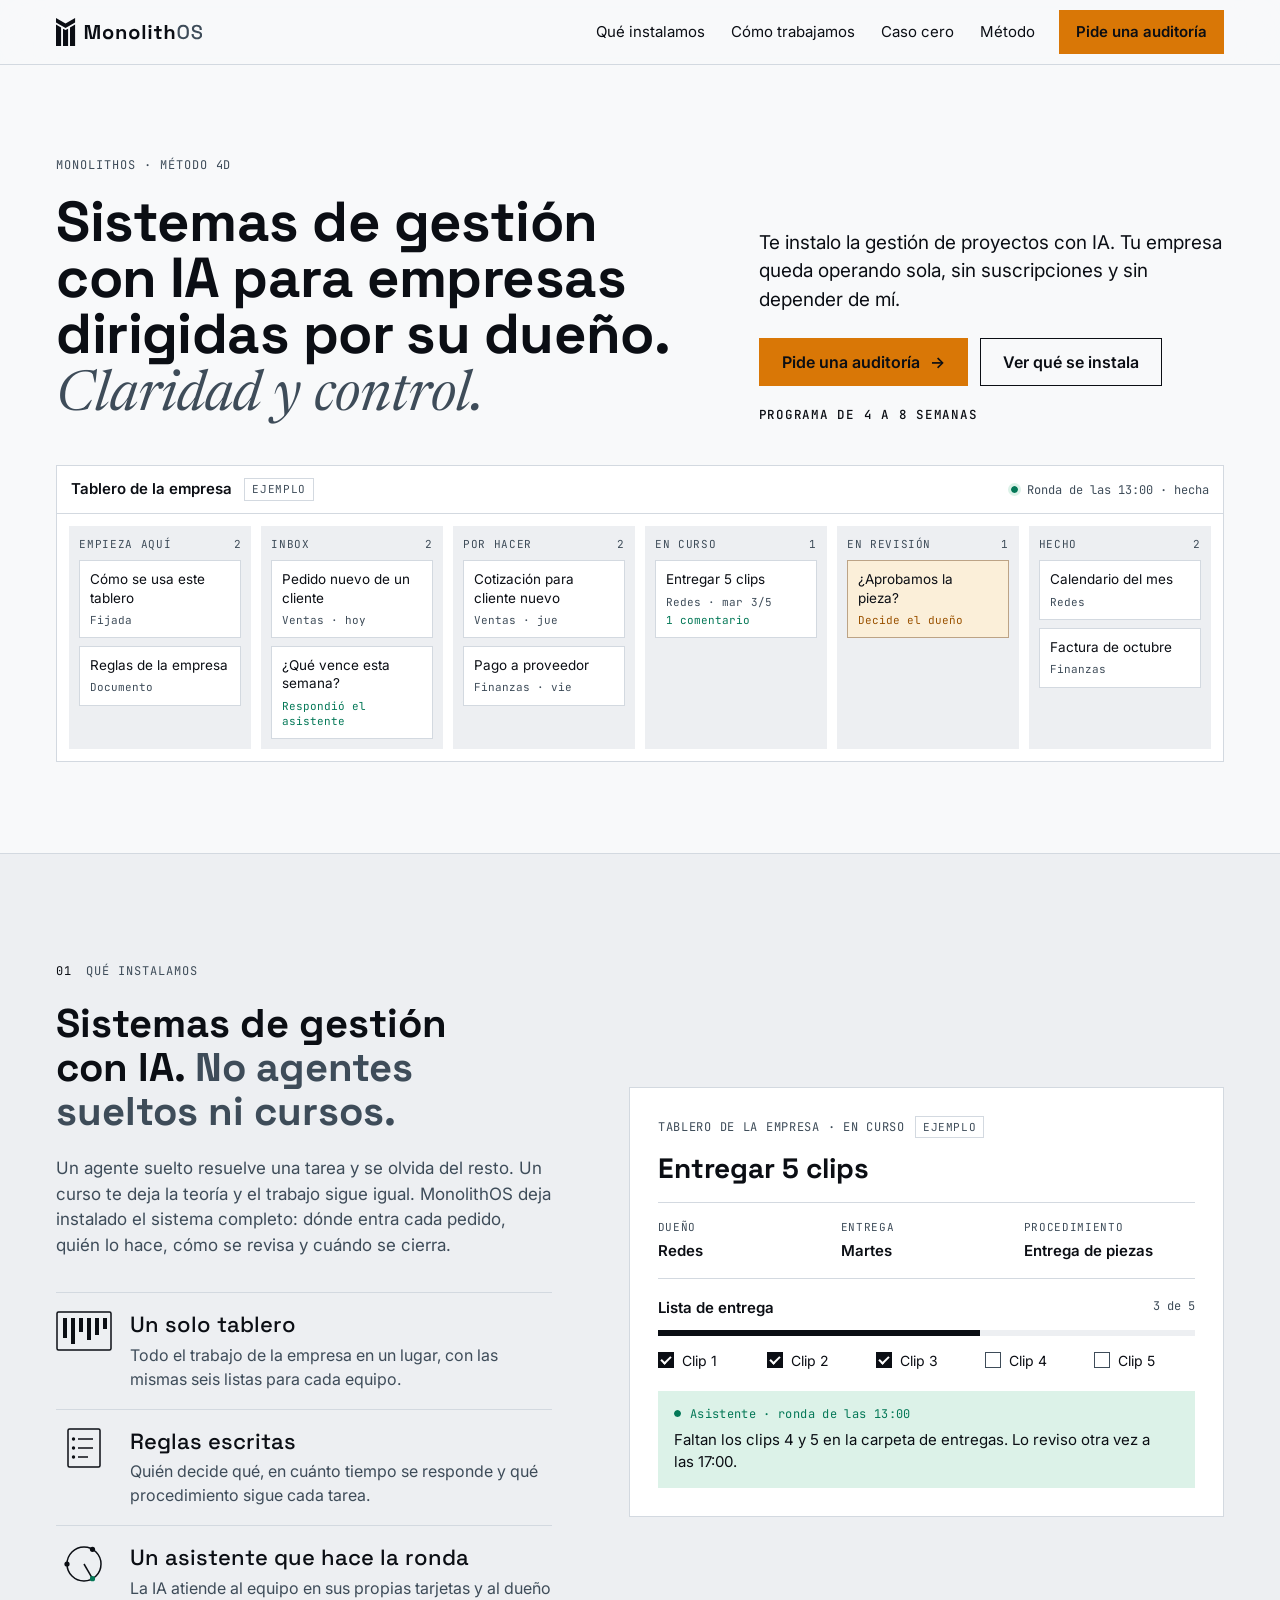
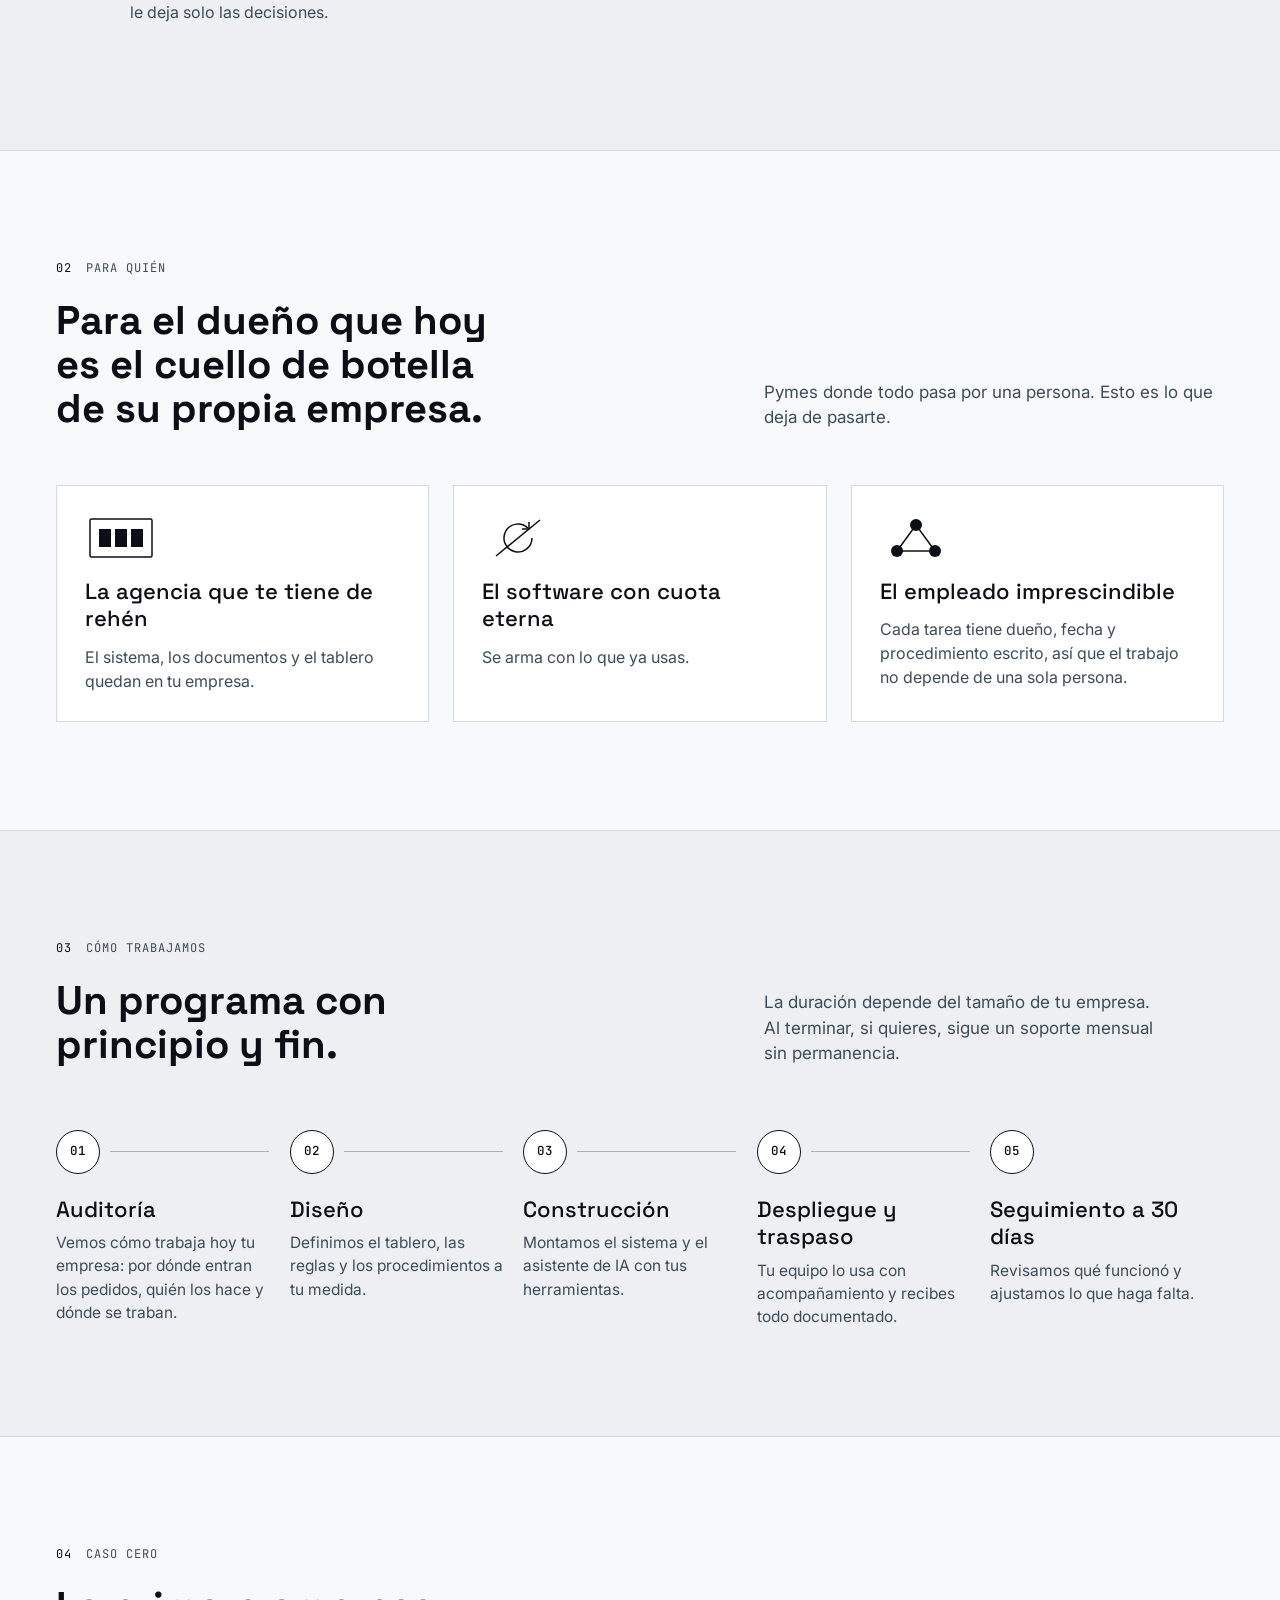
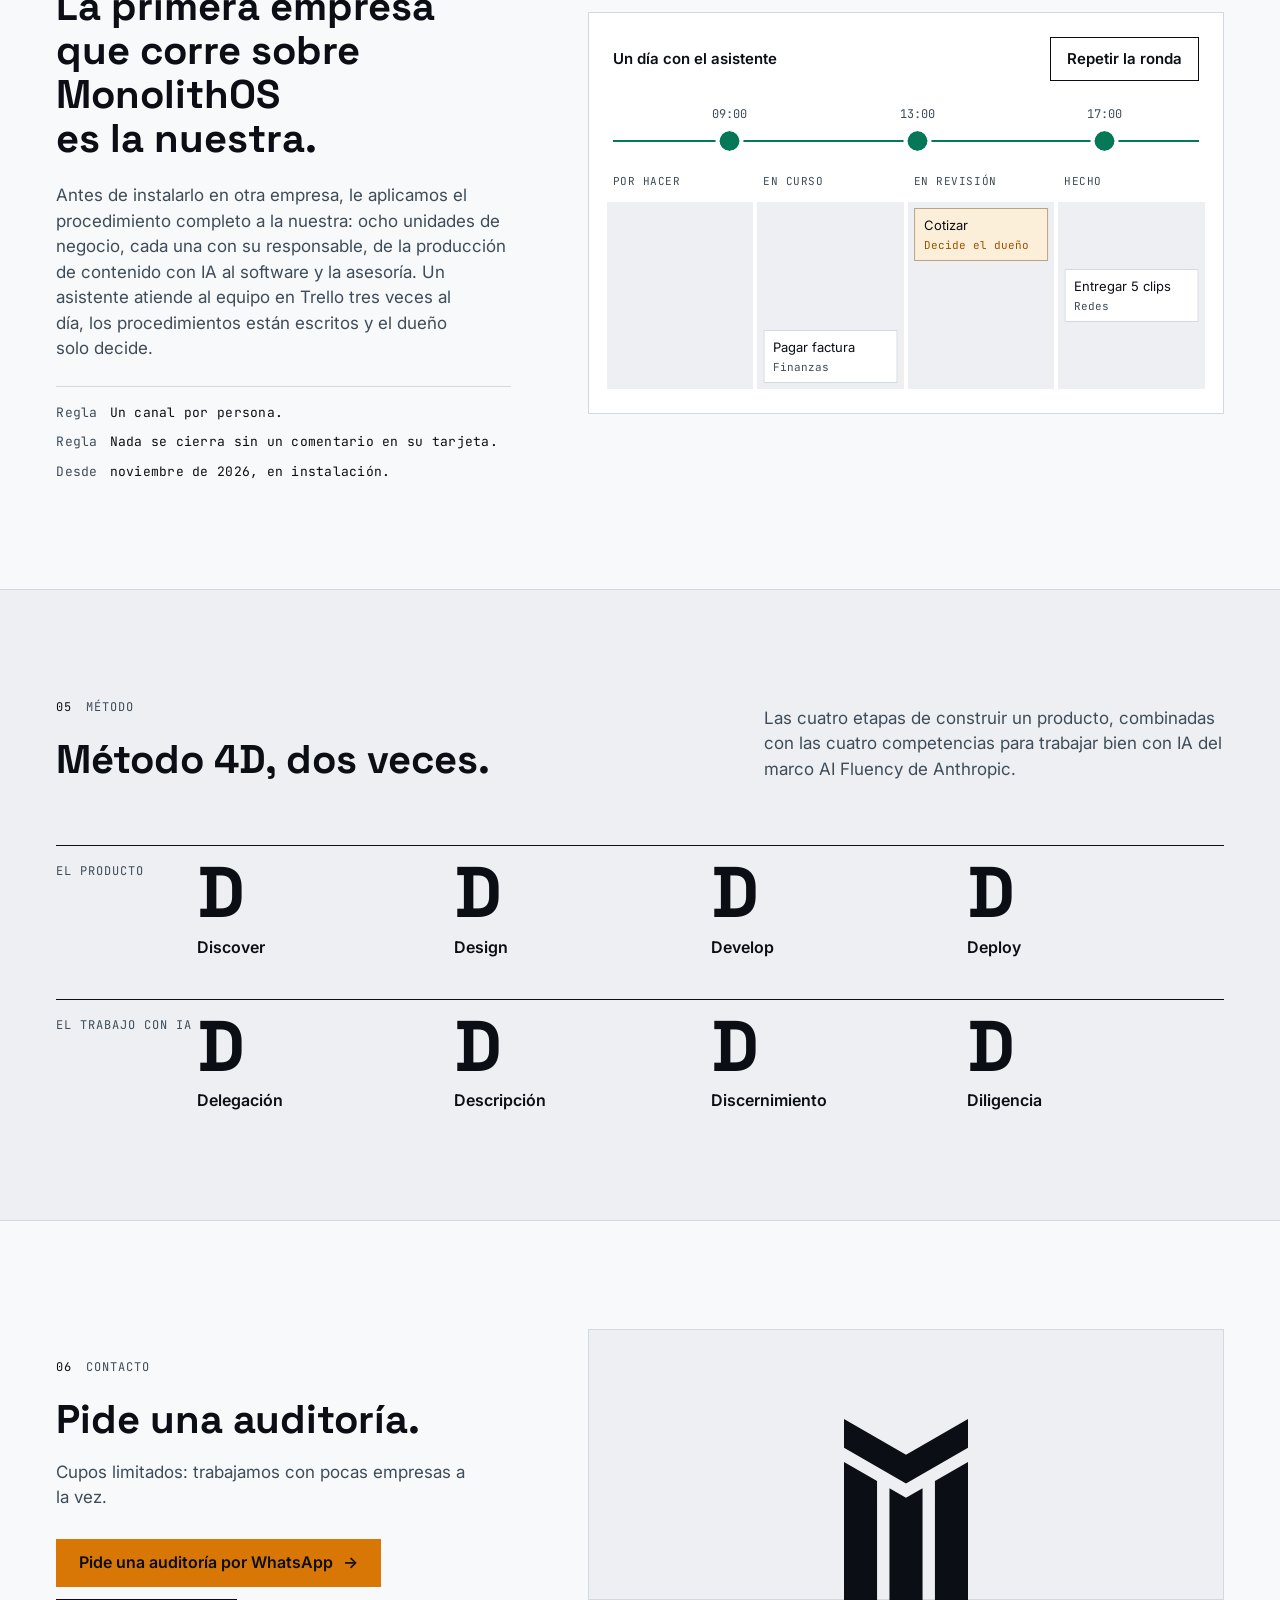
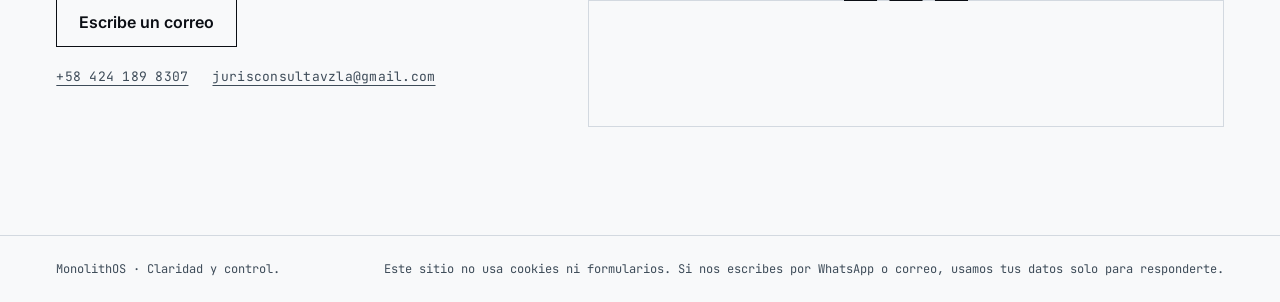
==== index.html @ 407776de "MonolithOS v1 · sitio estático" ====
<!doctype html>
<html lang="es">
<head>
  <meta charset="utf-8">
  <title>MonolithOS · Sistemas de gestión con IA</title>
  <meta name="description" content="MonolithOS instala sistemas de gestión con IA en empresas dirigidas por su dueño: un solo tablero, reglas escritas y un asistente que hace la ronda.">
  <meta name="theme-color" content="#F8F9FA" media="(prefers-color-scheme: light)">
  <meta name="theme-color" content="#0B0E14" media="(prefers-color-scheme: dark)">
  <meta property="og:title" content="MonolithOS · Sistemas de gestión con IA">
  <meta property="og:description" content="MonolithOS instala sistemas de gestión con IA en empresas dirigidas por su dueño: un solo tablero, reglas escritas y un asistente que hace la ronda.">
  <meta property="og:image" content="https://monoglith.online/recursos/monolithos-og-1200x630.png">
  <meta property="og:locale" content="es_VE">
  <meta property="og:type" content="website">
  <link rel="canonical" href="https://monoglith.online/">
  <link rel="icon" type="image/svg+xml" href="recursos/favicon.svg">
  <link rel="apple-touch-icon" href="recursos/apple-touch-icon.png">
  <script>(function(){var d=document.documentElement;d.setAttribute('lang','es');try{if(!window.matchMedia('(prefers-reduced-motion: reduce)').matches){d.classList.add('js-motion')}}catch(e){}})();</script>
  <link rel="preconnect" href="https://fonts.googleapis.com">
  <link rel="preconnect" href="https://fonts.gstatic.com" crossorigin>
  <link rel="stylesheet" href="https://fonts.googleapis.com/css2?family=Space+Grotesk:wght@500;700&family=Inter:wght@400;500;600;700&family=JetBrains+Mono:wght@400;500&family=Newsreader:ital,wght@1,400&display=swap">
  <style>
/* Borrador 0.5, pensado primero para teléfono (17-nov-2026).
   Reglas de apple-design-skill (dickwu) aplicadas a mano sobre la marca aprobada: texto de 17 px y nada por debajo de 11 px,
   controles de 44 px o más, contraste de 4.5:1 o más, vidrio solo en la cabecera, movimiento breve y opcional,
   y el diseño cambia por ancho: el teléfono es la base, la tableta empieza en 700 px y el escritorio en 1100 px.
   Donde Apple y la marca chocan, manda la marca: esquinas rectas, sin sombras y sin degradados.
   De taste-skill queda la estructura: una sección por pantalla y el tablero en tres vistas (portada, tarjeta abierta y la ronda animada). */
:root{
  --piedra:#F8F9FA; --cantera:#EDEFF2; --papel:#FFFFFF; --tinta:#0B0E14; --gris:#3E4C59; --veta:#D3D9E0; --ambar:#D97706; --sobre-ambar:#0B0E14;
  --senal:#047857; --senal-fondo:#DCF2E8; --decide:#9A5200; --decide-fondo:#FBEFD9;
  --vidrio:rgba(248,249,250,.78);
  --display:"Space Grotesk",Arial,system-ui,sans-serif;
  --texto:"Inter",system-ui,-apple-system,"Segoe UI",sans-serif;
  --mono:"JetBrains Mono",ui-monospace,"Cascadia Mono",Consolas,monospace; --serif:"Newsreader",Georgia,serif;
  --r:0px; --gut:20px; --alto-cab:56px;
}
@media (min-width:700px){:root{--gut:32px; --alto-cab:64px}}
@media (min-width:1100px){:root{--gut:clamp(40px,4.4vw,64px)}}
@media (prefers-color-scheme: dark){:root:not([data-theme="light"]){
  --piedra:#0B0E14; --cantera:#11161D; --papel:#151A22; --tinta:#F8F9FA; --gris:#94A3B8; --veta:#2A3340;
  --senal:#34D399; --senal-fondo:#0B2A1F; --decide:#F0A43C; --decide-fondo:#2C1F0A;
  --vidrio:rgba(11,14,20,.78); color-scheme:dark}}
:root[data-theme="dark"]{
  --piedra:#0B0E14; --cantera:#11161D; --papel:#151A22; --tinta:#F8F9FA; --gris:#94A3B8; --veta:#2A3340;
  --senal:#34D399; --senal-fondo:#0B2A1F; --decide:#F0A43C; --decide-fondo:#2C1F0A;
  --vidrio:rgba(11,14,20,.78); color-scheme:dark}

*{box-sizing:border-box}
html{scroll-padding-top:calc(var(--alto-cab) + 16px);-webkit-text-size-adjust:100%}
@media (prefers-reduced-motion: no-preference){html{scroll-behavior:smooth}}
body{margin:0;background:var(--piedra);color:var(--tinta);font-family:var(--texto);font-size:17px;line-height:1.5;-webkit-font-smoothing:antialiased;text-rendering:optimizeLegibility}
svg{display:block}
a{color:inherit}
p,dl,dd,figure{margin:0}
[hidden]{display:none!important}
h1,h2,h3{margin:0;font-weight:inherit}
p{text-wrap:pretty}
.envoltura{width:100%;max-width:1280px;margin-inline:auto;padding-left:max(var(--gut),env(safe-area-inset-left,0px));padding-right:max(var(--gut),env(safe-area-inset-right,0px))}
:focus-visible{outline:2px solid var(--tinta);outline-offset:3px}
.saltar{position:absolute;left:12px;top:-80px;z-index:100;display:inline-flex;align-items:center;min-height:44px;padding:0 16px;background:var(--tinta);color:var(--piedra);font-family:var(--mono);font-size:13px;text-decoration:none}
.saltar:focus{top:12px}

/* Botones: sin saltos al pasar el ratón; al tocarlos se aclaran */
.boton{display:inline-flex;align-items:center;justify-content:center;gap:10px;min-height:48px;padding:0 22px;border-radius:var(--r);border:1px solid var(--tinta);background:transparent;color:var(--tinta);font-family:var(--texto);font-weight:600;font-size:16px;line-height:1.2;text-decoration:none;cursor:pointer;-webkit-tap-highlight-color:transparent;transition:background-color .15s ease,opacity .1s ease}
.boton:active{opacity:.72}
.boton.lleno{background:var(--ambar);border-color:var(--ambar);color:var(--sobre-ambar)}
.boton.chico{min-height:44px;padding:0 16px;font-size:15px}
@media (hover:hover){
  .boton:hover{background:color-mix(in srgb,var(--tinta) 7%,transparent)}
  .boton.lleno:hover{background:color-mix(in srgb,var(--ambar) 88%,var(--sobre-ambar))}
}

/* Cabecera: la única capa de vidrio de la página */
.cabecera{position:sticky;top:0;z-index:50;background:var(--vidrio);-webkit-backdrop-filter:blur(24px) saturate(1.4);backdrop-filter:blur(24px) saturate(1.4);border-bottom:1px solid var(--veta)}
@media (prefers-reduced-transparency: reduce){.cabecera{background:var(--piedra);-webkit-backdrop-filter:none;backdrop-filter:none}}
.cabecera-fila{display:flex;align-items:center;justify-content:space-between;gap:16px;height:var(--alto-cab)}
.marca{display:inline-flex;align-items:center;min-height:44px;text-decoration:none;color:var(--tinta)}
.marca svg{display:block;height:24px;width:auto}.marca .m-tinta{fill:var(--tinta)}.marca .m-os{fill:var(--gris)}
.menu{display:none;position:absolute;left:0;right:0;top:100%;flex-direction:column;align-items:stretch;background:var(--piedra);border-block:1px solid var(--veta);padding:4px max(var(--gut),env(safe-area-inset-right,0px)) 24px max(var(--gut),env(safe-area-inset-left,0px))}
.menu.abierto{display:flex}
.menu a:not(.boton){display:flex;align-items:center;min-height:52px;font-size:17px;text-decoration:none;border-bottom:1px solid var(--veta)}
.menu .boton{margin-top:20px;min-height:48px;font-size:16px}
@media (min-width:960px){
  .cabecera .abrir-menu{display:none}
  .marca svg{height:28px}
  .menu{display:flex;position:static;flex-direction:row;align-items:center;gap:2px;background:none;border:0;padding:0}
  .menu a:not(.boton){display:inline-flex;min-height:44px;padding:0 12px;font-size:15px;border-bottom:0}
  .menu .boton{margin:0 0 0 10px;min-height:44px;font-size:15px}
}
@media (min-width:960px) and (hover:hover){.menu a:not(.boton):hover{text-decoration:underline;text-decoration-thickness:1px;text-underline-offset:6px}}

/* Tipografía: la escala de la marca, que baja en el teléfono (h1 a 40 px, h2 a 30 px) */
.ceja,.rotulo{font-family:var(--mono);font-size:12px;letter-spacing:.08em;text-transform:uppercase;color:var(--gris)}
.rotulo{display:flex;align-items:baseline;gap:14px;margin-bottom:16px}
.rotulo span{color:var(--tinta)}
h1{font-family:var(--display);font-weight:700;font-size:clamp(36px,10.2vw,60px);line-height:1.04;letter-spacing:-.01em;text-wrap:balance}
h2{font-family:var(--display);font-weight:700;font-size:clamp(28px,7.7vw,40px);line-height:1.1;text-wrap:balance;max-width:22ch}
h3{font-family:var(--display);font-weight:500;font-size:20px;line-height:1.25}
.gris{color:var(--gris)}
.lema{font-family:var(--serif);font-style:italic;font-weight:400;letter-spacing:0}
.texto{font-size:17px;line-height:1.5;max-width:60ch}
@media (min-width:1100px){
  h1{font-size:clamp(52px,4.4vw,64px);line-height:1}
  h2{font-size:clamp(40px,3.1vw,44px)}
  h3{font-size:22px}
  .rotulo{margin-bottom:22px}
}

/* Portada */
.portada{padding-block:28px 48px}
.portada-top{display:grid;grid-template-columns:minmax(0,1fr);gap:20px}
.portada .ceja{margin-bottom:16px}
.entrada{font-size:17px;line-height:1.5;max-width:60ch}
.acciones{display:flex;flex-direction:column;align-items:stretch;gap:12px;margin-top:24px}
.dato{margin-top:20px;font-family:var(--mono);font-size:12.5px;letter-spacing:.06em;text-transform:uppercase}
.dato b{font-weight:500}
@media (min-width:560px){.acciones{flex-direction:row;flex-wrap:wrap;align-items:center}}
@media (min-width:700px){.portada{padding-block:48px 64px}.entrada{font-size:18px}}
@media (min-width:1100px){
  .portada{min-height:calc(100svh - var(--alto-cab) - 48px);display:flex;flex-direction:column;justify-content:center;padding-block:clamp(40px,6vh,64px)}
  .portada-top{grid-template-columns:minmax(0,7fr) minmax(0,5fr);gap:clamp(32px,4vw,64px);align-items:end}
  .portada .ceja{margin-bottom:20px}
  .entrada{font-size:19px;max-width:44ch}
}

/* Tablero de la portada: en el teléfono las listas se deslizan de lado, como en la app */
.app{margin-top:32px;background:var(--papel);border:1px solid var(--veta);border-radius:var(--r)}
.app-barra{display:flex;flex-wrap:wrap;align-items:center;gap:8px 12px;padding:12px 14px;border-bottom:1px solid var(--veta)}
.app-nombre{font-weight:600;font-size:15px}
.etq{font-family:var(--mono);font-size:11px;letter-spacing:.06em;text-transform:uppercase;color:var(--gris);border:1px solid var(--veta);padding:2px 7px;border-radius:var(--r)}
.estado{flex-basis:100%;display:inline-flex;align-items:center;gap:9px;font-family:var(--mono);font-size:12px;color:var(--gris)}
.punto{display:inline-block;width:7px;height:7px;border-radius:50%;background:var(--senal);outline:3px solid var(--senal-fondo);flex:none}
.listas{display:grid;grid-auto-flow:column;grid-auto-columns:minmax(220px,74%);gap:10px;padding:12px;overflow-x:auto;overscroll-behavior-x:contain;scroll-snap-type:x mandatory;scroll-padding-inline:12px;scrollbar-width:thin}
.lista{scroll-snap-align:start;background:var(--cantera);border-radius:var(--r);padding:10px;min-width:0;display:flex;flex-direction:column;gap:8px}
.lista-t{font-family:var(--mono);font-size:11px;letter-spacing:.06em;text-transform:uppercase;color:var(--gris);display:flex;justify-content:space-between;gap:6px}
.ficha{background:var(--papel);border:1px solid var(--veta);border-radius:var(--r);padding:10px 12px;font-size:15px;line-height:1.35;min-width:0;overflow-wrap:anywhere}
.ficha small{display:flex;flex-wrap:wrap;gap:3px 8px;margin-top:6px;font-family:var(--mono);font-size:11px;line-height:1.4;color:var(--gris)}
.ficha .asis{color:var(--senal)}
.ficha.decide{background:var(--decide-fondo);border-color:color-mix(in srgb,var(--decide) 40%,var(--veta))}
.ficha.decide small{color:var(--decide)}
@media (min-width:700px){
  .estado{flex-basis:auto;margin-left:auto}
  .listas{grid-auto-flow:row;grid-template-columns:repeat(3,minmax(0,1fr));overflow:visible;scroll-snap-type:none}
}
@media (min-width:1100px){
  .app{margin-top:clamp(32px,4.5vh,48px)}
  .listas{grid-template-columns:repeat(6,minmax(0,1fr))}
  .ficha{padding:9px 10px;font-size:13.5px}
}

/* Secciones */
.seccion{padding-block:56px;border-top:1px solid var(--veta)}
.seccion.alt{background:var(--cantera)}
.cabeza{display:grid;grid-template-columns:minmax(0,1fr);gap:16px}
.cabeza .texto{color:var(--gris)}
@media (min-width:700px){.seccion{padding-block:80px}.cabeza{gap:20px}}
@media (min-width:1100px){
  .seccion{padding-block:clamp(96px,12vh,128px)}
  .cabeza{grid-template-columns:minmax(0,7fr) minmax(0,5fr);gap:clamp(32px,5vw,80px);align-items:end}
}

/* Qué instalamos */
.dos{display:grid;grid-template-columns:minmax(0,1fr);gap:40px}
.dos .texto{margin-top:16px;color:var(--gris)}
.piezas{margin-top:28px}
.pieza{display:grid;grid-template-columns:48px minmax(0,1fr);gap:16px;align-items:start;padding:18px 0;border-top:1px solid var(--veta)}
.pieza svg{width:48px;height:34px}
.pieza p{color:var(--gris);margin-top:4px;font-size:16px}
.c-senal{color:var(--senal)}
.detalle{width:100%;background:var(--papel);border:1px solid var(--veta);border-radius:var(--r);padding:18px}
.det-cab{display:flex;flex-wrap:wrap;align-items:center;gap:8px 10px;font-family:var(--mono);font-size:12px;letter-spacing:.06em;text-transform:uppercase;color:var(--gris)}
.det-titulo{font-family:var(--display);font-weight:700;font-size:24px;line-height:1.15;margin-top:14px}
.det-meta{display:grid;grid-template-columns:repeat(2,minmax(0,1fr));gap:12px;margin-top:18px;padding:16px 0;border-block:1px solid var(--veta)}
.det-meta div:last-child{grid-column:1/-1}
.det-meta dt{font-family:var(--mono);font-size:11px;letter-spacing:.06em;text-transform:uppercase;color:var(--gris)}
.det-meta dd{margin-top:4px;font-size:15px;font-weight:600;overflow-wrap:anywhere}
.det-check{margin-top:18px}
.det-check-t{display:flex;justify-content:space-between;gap:12px;font-size:15px;font-weight:600}
.det-check-t span{font-family:var(--mono);font-weight:400;font-size:12px;color:var(--gris)}
.progreso{height:6px;background:var(--cantera);overflow:hidden;margin:10px 0 14px}
.progreso i{display:block;height:100%;width:60%;background:var(--tinta)}
.det-check ul{list-style:none;margin:0;padding:0;display:grid;grid-template-columns:repeat(3,minmax(0,1fr));gap:10px 8px}
.det-check li{display:flex;align-items:center;gap:8px;font-size:15px}
.caja{position:relative;flex:none;width:16px;height:16px;border:1.5px solid var(--gris)}
.ok .caja{background:var(--tinta);border-color:var(--tinta)}
.ok .caja::after{content:"";position:absolute;left:4px;top:1px;width:4px;height:8px;border:solid var(--papel);border-width:0 2px 2px 0;transform:rotate(45deg)}
.comentario{margin-top:20px;background:var(--senal-fondo);border-radius:var(--r);padding:14px 16px}
.quien{display:flex;align-items:center;gap:9px;font-family:var(--mono);font-size:12px;letter-spacing:.03em;color:var(--senal)}
.comentario p:not(.quien){margin-top:6px;font-size:15px;line-height:1.5}
@media (min-width:700px){
  .pieza{grid-template-columns:56px minmax(0,1fr);gap:18px}
  .pieza svg{width:56px;height:40px}
  .detalle{max-width:600px;padding:24px}
  .det-titulo{font-size:28px}
  .det-meta{grid-template-columns:repeat(3,minmax(0,1fr))}
  .det-meta div:last-child{grid-column:auto}
  .det-check ul{grid-template-columns:repeat(5,minmax(0,1fr))}
  .det-check li{font-size:14px}
}
@media (min-width:1100px){
  .dos{grid-template-columns:minmax(0,5fr) minmax(0,6fr);gap:clamp(48px,6vw,96px);align-items:center}
  .dos .texto{margin-top:22px}
  .piezas{margin-top:34px}
  .detalle{justify-self:end;padding:28px}
}

/* Para quién */
.tres{display:grid;grid-template-columns:minmax(0,1fr);gap:12px;margin-top:32px}
.tarjeta{min-width:0;display:flex;flex-direction:column;gap:12px;background:var(--papel);border:1px solid var(--veta);border-radius:var(--r);padding:20px}
.tarjeta svg{width:60px;height:40px;margin-bottom:4px}
.tarjeta p{color:var(--gris);font-size:16px}
@media (min-width:700px){.tres{gap:16px;margin-top:48px}.tarjeta{padding:24px}.tarjeta svg{width:72px;height:48px}}
@media (min-width:900px){.tres{grid-template-columns:repeat(3,minmax(0,1fr))}}
@media (min-width:1100px){.tres{gap:24px;margin-top:clamp(48px,6vh,64px)}.tarjeta{padding:28px}}

/* Cómo trabajamos: línea de tiempo vertical en el teléfono, horizontal en el escritorio */
.fases{list-style:none;margin:36px 0 0;padding:0;display:grid;grid-template-columns:minmax(0,1fr)}
.fases li{min-width:0;display:grid;grid-template-columns:44px minmax(0,1fr);gap:16px}
.nodo{display:flex;flex-direction:column;align-items:center}
.nodo b{flex:none;display:grid;place-items:center;width:44px;height:44px;border:1px solid var(--tinta);border-radius:50%;background:var(--papel);font-family:var(--mono);font-weight:500;font-size:12.5px}
.nodo::after{content:"";flex:1;width:1px;min-height:24px;margin:8px 0;background:var(--tinta);opacity:.28}
.fases li:last-child .nodo::after{display:none}
.fases li > div:last-child{padding:10px 0 28px}
.fases li:last-child > div:last-child{padding-bottom:0}
.fases h3{margin-bottom:6px}
.fases p{color:var(--gris);font-size:16px}
@media (min-width:1000px){
  .fases{grid-template-columns:repeat(5,minmax(0,1fr));margin-top:clamp(48px,7vh,72px)}
  .fases li{display:block;padding-right:clamp(12px,1.6vw,28px)}
  .nodo{flex-direction:row;margin-bottom:22px}
  .nodo::after{width:auto;height:1px;min-height:0;margin:0 0 0 10px}
  .fases li > div:last-child{padding:0}
  .fases h3{margin-bottom:8px}
  .fases p{font-size:15.5px}
}

/* Caso cero: el único momento animado */
.cero{display:grid;grid-template-columns:minmax(0,1fr);gap:40px}
.cero .texto{margin-top:16px;color:var(--gris)}
.reglas{margin-top:24px;padding-top:16px;border-top:1px solid var(--veta);display:grid;gap:10px;font-family:var(--mono);font-size:13px;letter-spacing:.02em}
.reglas p{display:flex;gap:12px}
.reglas span{flex:none;min-width:5ch;color:var(--gris)}
@media (min-width:1100px){.cero{grid-template-columns:minmax(0,5fr) minmax(0,7fr);gap:clamp(48px,6vw,96px);align-items:center}.cero .texto{margin-top:22px}}
.ronda{--gap:8px;--paso:calc(100% + var(--gap));background:var(--papel);border:1px solid var(--veta);border-radius:var(--r);padding:14px}
.ronda-cab{display:flex;flex-wrap:wrap;align-items:center;justify-content:space-between;gap:10px 16px}
.ronda-cab p{font-weight:600;font-size:15px}
.dia{position:relative;height:52px;margin-top:18px}
.pista,.relleno{position:absolute;left:0;right:0;bottom:9px;height:2px}
.pista{background:var(--cantera)}
.relleno{background:var(--senal);transform-origin:left center}
.hora{position:absolute;bottom:0;transform:translateX(-50%);display:flex;flex-direction:column;align-items:center;gap:8px;font-family:var(--mono);font-size:12px;color:var(--gris)}
.hora i{display:block;width:20px;height:20px;border-radius:50%;border:2px solid var(--senal);background:var(--senal);outline:4px solid var(--papel)}
.hora-1{left:20%}.hora-2{left:52%}.hora-3{left:84%}
.mini{display:grid;grid-template-columns:repeat(4,minmax(0,1fr));grid-template-rows:auto repeat(3,auto);column-gap:var(--gap);row-gap:8px;margin-top:22px;padding-bottom:6px}
.mini-t{grid-row:1;min-width:0;font-family:var(--mono);font-size:11px;letter-spacing:.03em;text-transform:uppercase;color:var(--gris);padding:0 0 10px;overflow-wrap:anywhere}
.mini .fondo{grid-row:2/5;margin:-3px;background:var(--cantera);border-radius:var(--r)}
.m-ficha{position:relative;z-index:1;grid-column:1;align-self:start;min-width:0;background:var(--papel);border:1px solid var(--veta);border-radius:var(--r);padding:6px;font-size:12px;line-height:1.3;overflow-wrap:break-word}
.m-ficha small{position:relative;display:block;margin-top:4px;font-family:var(--mono);font-size:11px;color:var(--gris)}
@media (min-width:560px){.ronda{--gap:16px;padding:20px}.mini .fondo{margin:-6px}.mini-t{letter-spacing:.05em}.m-ficha{padding:8px 9px;font-size:13px}}
@media (min-width:1100px){.ronda{padding:24px}}
.m-ficha .despues{display:none}
.m-a{grid-row:2;transform:translateX(calc(var(--paso)*2));background:var(--decide-fondo);border-color:color-mix(in srgb,var(--decide) 40%,var(--veta))}
.m-a small{color:var(--decide)}
.m-a .antes{display:none}.m-a .despues{display:block}
.m-b{grid-row:3;transform:translateX(calc(var(--paso)*3))}
.m-c{grid-row:4;transform:translateX(var(--paso))}
/* Estado inicial, solo con animación permitida y antes de jugar */
.js-motion .ronda:not(.jugada) .m-a{transform:none;background:var(--papel);border-color:var(--veta)}
.js-motion .ronda:not(.jugada) .m-a small{color:var(--gris)}
.js-motion .ronda:not(.jugada) .m-a .antes{display:block}
.js-motion .ronda:not(.jugada) .m-a .despues{display:none}
.js-motion .ronda:not(.jugada) .m-b{transform:translateX(var(--paso))}
.js-motion .ronda:not(.jugada) .m-c{transform:none}
.js-motion .ronda:not(.jugada) .relleno{transform:scaleX(0)}
.js-motion .ronda:not(.jugada) .hora i{background:var(--papel)}
/* La ronda: 3,6 s, rondas al 20 %, 52 % y 84 % */
.ronda.jugada .relleno{animation:r-relleno 3.6s linear both}
.ronda.jugada .hora i{animation:r-enciende .25s ease both}
.ronda.jugada .hora-1 i{animation-delay:.72s}
.ronda.jugada .hora-2 i{animation-delay:1.87s}
.ronda.jugada .hora-3 i{animation-delay:3.02s}
.ronda.jugada .m-a{animation:r-a 3.6s cubic-bezier(.65,0,.35,1) both,r-a-color 3.6s linear both}
.ronda.jugada .m-a small{animation:r-a-texto 3.6s linear both}
.ronda.jugada .m-a .antes{display:block;animation:r-sale 3.6s linear both}
.ronda.jugada .m-a .despues{display:block;position:absolute;inset:0 auto auto 0;animation:r-entra 3.6s linear both}
.ronda.jugada .m-b{animation:r-b 3.6s cubic-bezier(.65,0,.35,1) both}
.ronda.jugada .m-c{animation:r-c 3.6s cubic-bezier(.65,0,.35,1) both}
@keyframes r-relleno{from{transform:scaleX(0)}to{transform:scaleX(1)}}
@keyframes r-enciende{from{background:var(--papel)}to{background:var(--senal)}}
@keyframes r-a{0%,19%{transform:none}25%,51%{transform:translateX(var(--paso))}57%,100%{transform:translateX(calc(var(--paso)*2))}}
@keyframes r-a-color{0%,84%{background:var(--papel);border-color:var(--veta)}90%,100%{background:var(--decide-fondo);border-color:color-mix(in srgb,var(--decide) 40%,var(--veta))}}
@keyframes r-a-texto{0%,84%{color:var(--gris)}90%,100%{color:var(--decide)}}
@keyframes r-sale{0%,84%{opacity:1}88%,100%{opacity:0}}
@keyframes r-entra{0%,86%{opacity:0}90%,100%{opacity:1}}
@keyframes r-b{0%,83%{transform:translateX(var(--paso))}90%,100%{transform:translateX(calc(var(--paso)*3))}}
@keyframes r-c{0%,51%{transform:none}57%,100%{transform:translateX(var(--paso))}}
/* En el teléfono «Decide el dueño» ocupa dos líneas: las dos etiquetas comparten celda para que la tarjeta crezca y no se salga */
.ronda.jugada .m-a small{display:grid}
.ronda.jugada .m-a small > span{grid-area:1/1}
.ronda.jugada .m-a .despues{position:static}

/* Método */
.matriz{margin-top:36px;display:grid;gap:28px}
.fila{display:grid;grid-template-columns:repeat(2,minmax(0,1fr));row-gap:6px;border-top:1px solid var(--tinta)}
.fila-n{grid-column:1/-1;padding-top:14px;font-family:var(--mono);font-size:12px;letter-spacing:.08em;text-transform:uppercase;color:var(--gris)}
.d{min-width:0;padding:12px 16px 0 0}
.d b{display:block;font-family:var(--display);font-weight:700;font-size:56px;line-height:.9}
.d span{display:block;margin-top:8px;font-size:16px;font-weight:600;overflow-wrap:anywhere}
@media (min-width:760px){
  .fila{grid-template-columns:minmax(130px,1.1fr) repeat(4,minmax(0,2fr));row-gap:0}
  .fila-n{grid-column:auto;padding-top:16px}
  .d{padding-top:14px}
  .d b{font-size:clamp(56px,5.6vw,88px)}
  .d span{margin-top:10px}
}
@media (min-width:1100px){.matriz{margin-top:clamp(48px,7vh,72px);gap:40px}}

/* Contacto */
.contacto-fila{display:grid;grid-template-columns:minmax(0,1fr);gap:36px}
.contacto-fila .texto{margin-top:16px;color:var(--gris)}
.contacto-fila .acciones{margin-top:24px}
.contacto-datos{display:flex;flex-wrap:wrap;gap:0 24px;margin-top:8px;font-family:var(--mono);font-size:13px;letter-spacing:.02em}
.contacto-datos a{display:inline-flex;align-items:center;min-height:44px;color:var(--gris);text-decoration:underline;text-decoration-thickness:1px;text-underline-offset:4px}
@media (hover:hover){.contacto-datos a:hover{color:var(--tinta)}}
.escena{position:relative;aspect-ratio:4/3;overflow:hidden;border:1px solid var(--veta);border-radius:var(--r);background:linear-gradient(180deg,var(--cantera) 0 68%,var(--veta) 68% 68.4%,var(--piedra) 68.4% 100%)}
.escena svg{position:absolute;left:50%;bottom:31.6%;height:46%;width:auto;transform:translateX(-50%);fill:var(--tinta)}
@media (min-width:560px){.escena{aspect-ratio:16/9}}
@media (min-width:1000px){
  .contacto-fila{grid-template-columns:minmax(0,5fr) minmax(0,7fr);gap:clamp(48px,6vw,96px);align-items:center}
  .contacto-fila .texto{margin-top:18px}
  .contacto-fila .acciones{margin-top:28px}
  .escena{aspect-ratio:16/10}
}

.pie{border-top:1px solid var(--veta);padding-block:24px calc(24px + env(safe-area-inset-bottom,0px));font-family:var(--mono);font-size:12px;color:var(--gris)}
.pie-fila{display:flex;flex-wrap:wrap;justify-content:space-between;gap:8px 24px}

/* Entrada de la portada: una sola vez, corta y sin rebote */
@keyframes entrar{from{opacity:0;transform:translateY(12px)}to{opacity:1;transform:none}}
.js-motion [data-enter]{animation:entrar .6s cubic-bezier(.2,.7,.2,1) both;animation-delay:calc(var(--d,0) * 70ms)}
@media (prefers-reduced-motion: reduce){*,*::before,*::after{animation:none!important;transition:none!important}}
</style>

<a class="saltar" href="#contenido">Saltar al contenido</a>

<header class="cabecera">
  <div class="envoltura cabecera-fila">
    <a class="marca" href="#inicio" aria-label="MonolithOS, inicio"><svg viewBox="0 0 730.655 140" aria-hidden="true"><path class="m-tinta" d="M0 0 L47.727 27.555 L95.455 0 L95.455 22.044 L47.727 49.6 L0 22.044 Z M0 33.066 L25.455 47.763 L25.455 140 L0 140 Z M35 53.274 L47.727 60.622 L60.455 53.274 L60.455 140 L35 140 Z M70 47.763 L95.455 33.066 L95.455 140 L70 140 Z"/><path class="m-tinta" d="M144.455 105V35H168.955L181.055 96H182.855L194.955 35H219.455V105H206.655V44.7H204.855L192.855 105H171.055L159.055 44.7H157.255V105Z M260.655 106.4Q253.255 106.4 247.355 103.4Q241.455 100.4 238.055 94.7Q234.655 89 234.655 81V79.4Q234.655 71.4 238.055 65.7Q241.455 60 247.355 57Q253.255 54 260.655 54Q268.055 54 273.955 57Q279.855 60 283.255 65.7Q286.655 71.4 286.655 79.4V81Q286.655 89 283.255 94.7Q279.855 100.4 273.955 103.4Q268.055 106.4 260.655 106.4ZM260.655 95.2Q266.455 95.2 270.255 91.45Q274.055 87.7 274.055 80.7V79.7Q274.055 72.7 270.305 68.95Q266.555 65.2 260.655 65.2Q254.855 65.2 251.055 68.95Q247.255 72.7 247.255 79.7V80.7Q247.255 87.7 251.055 91.45Q254.855 95.2 260.655 95.2Z M302.255 105V55.4H314.655V61.9H316.455Q317.655 59.3 320.955 56.95Q324.255 54.6 330.955 54.6Q336.755 54.6 341.105 57.25Q345.455 59.9 347.855 64.55Q350.255 69.2 350.255 75.4V105H337.655V76.4Q337.655 70.8 334.905 68Q332.155 65.2 327.055 65.2Q321.255 65.2 318.055 69.05Q314.855 72.9 314.855 79.8V105Z M391.455 106.4Q384.055 106.4 378.155 103.4Q372.255 100.4 368.855 94.7Q365.455 89 365.455 81V79.4Q365.455 71.4 368.855 65.7Q372.255 60 378.155 57Q384.055 54 391.455 54Q398.855 54 404.755 57Q410.655 60 414.055 65.7Q417.455 71.4 417.455 79.4V81Q417.455 89 414.055 94.7Q410.655 100.4 404.755 103.4Q398.855 106.4 391.455 106.4ZM391.455 95.2Q397.255 95.2 401.055 91.45Q404.855 87.7 404.855 80.7V79.7Q404.855 72.7 401.105 68.95Q397.355 65.2 391.455 65.2Q385.655 65.2 381.855 68.95Q378.055 72.7 378.055 79.7V80.7Q378.055 87.7 381.855 91.45Q385.655 95.2 391.455 95.2Z M433.055 105V35H445.655V105Z M463.655 105V55.4H476.255V105ZM469.955 49.6Q466.555 49.6 464.205 47.4Q461.855 45.2 461.855 41.6Q461.855 38 464.205 35.8Q466.555 33.6 469.955 33.6Q473.455 33.6 475.755 35.8Q478.055 38 478.055 41.6Q478.055 45.2 475.755 47.4Q473.455 49.6 469.955 49.6Z M513.255 105Q508.355 105 505.305 101.95Q502.255 98.9 502.255 93.8V65.8H489.855V55.4H502.255V40H514.855V55.4H528.455V65.8H514.855V91.6Q514.855 94.6 517.655 94.6H527.255V105Z M543.855 105V35H556.455V61.5H558.255Q559.055 59.9 560.755 58.3Q562.455 56.7 565.305 55.65Q568.155 54.6 572.555 54.6Q578.355 54.6 582.705 57.25Q587.055 59.9 589.455 64.55Q591.855 69.2 591.855 75.4V105H579.255V76.4Q579.255 70.8 576.505 68Q573.755 65.2 568.655 65.2Q562.855 65.2 559.655 69.05Q556.455 72.9 556.455 79.8V105Z"/><path class="m-os" d="M636.055 106.4Q623.155 106.4 615.555 99.15Q607.955 91.9 607.955 78.2V61.8Q607.955 48.1 615.555 40.85Q623.155 33.6 636.055 33.6Q648.955 33.6 656.605 40.85Q664.255 48.1 664.255 61.8V78.2Q664.255 91.9 656.605 99.15Q648.955 106.4 636.055 106.4ZM636.055 96.7Q644.355 96.7 648.855 91.85Q653.355 87 653.355 78.6V61.4Q653.355 53 648.855 48.15Q644.355 43.3 636.055 43.3Q627.955 43.3 623.355 48.15Q618.755 53 618.755 61.4V78.6Q618.755 87 623.355 91.85Q627.955 96.7 636.055 96.7Z M704.855 106.4Q696.955 106.4 690.855 103.6Q684.755 100.8 681.305 95.35Q677.855 89.9 677.855 82.1V79.6H688.555V82.1Q688.555 89.5 693.005 93.2Q697.455 96.9 704.855 96.9Q712.355 96.9 716.155 93.75Q719.955 90.6 719.955 85.6Q719.955 82.3 718.155 80.2Q716.355 78.1 713.055 76.85Q709.755 75.6 705.155 74.5L701.455 73.6Q694.755 72 689.805 69.65Q684.855 67.3 682.155 63.4Q679.455 59.5 679.455 53.4Q679.455 47.2 682.505 42.8Q685.555 38.4 690.955 36Q696.355 33.6 703.655 33.6Q710.955 33.6 716.705 36.1Q722.455 38.6 725.755 43.5Q729.055 48.4 729.055 55.8V59.4H718.355V55.8Q718.355 51.3 716.505 48.5Q714.655 45.7 711.355 44.4Q708.055 43.1 703.655 43.1Q697.255 43.1 693.705 45.75Q690.155 48.4 690.155 53.1Q690.155 56.3 691.705 58.35Q693.255 60.4 696.255 61.7Q699.255 63 703.755 64L707.455 64.9Q714.255 66.4 719.455 68.75Q724.655 71.1 727.655 75.1Q730.655 79.1 730.655 85.4Q730.655 91.7 727.505 96.4Q724.355 101.1 718.555 103.75Q712.755 106.4 704.855 106.4Z"/></svg></a>
    <button type="button" class="boton chico abrir-menu" id="abrir-menu" aria-expanded="false" aria-controls="menu">Menú</button>
    <nav class="menu" id="menu" aria-label="Secciones">
      <a class="subraya" href="#que-instalamos">Qué instalamos</a>
      <a class="subraya" href="#como-trabajamos">Cómo trabajamos</a>
      <a class="subraya" href="#caso-cero">Caso cero</a>
      <a class="subraya" href="#metodo">Método</a>
      <a class="boton chico lleno" href="#contacto">Pide una auditoría</a>
    </nav>
  </div>
</header>

<main id="contenido">

<section class="portada" id="inicio" aria-labelledby="titulo">
  <div class="envoltura">
    <div class="portada-top">
      <div>
        <p class="ceja" data-enter style="--d:0">MonolithOS · Método 4D</p>
        <h1 id="titulo" data-enter style="--d:1">Sistemas de gestión con IA para empresas dirigidas por su dueño. <span class="gris lema">Claridad y control.</span></h1>
      </div>
      <div data-enter style="--d:3">
        <p class="entrada">Te instalo la gestión de proyectos con IA. Tu empresa queda operando sola, sin suscripciones y sin depender de mí.</p>
        <div class="acciones">
          <a class="boton lleno" href="#contacto">Pide una auditoría <span class="flecha" aria-hidden="true">→</span></a>
          <a class="boton" href="#que-instalamos">Ver qué se instala</a>
        </div>
        <p class="dato"><b>Programa de 4 a 8 semanas</b></p>
      </div>
    </div>

    <div class="app" data-enter style="--d:5" role="img" aria-label="Ejemplo de tablero instalado, con seis listas: Empieza aquí, Inbox, Por hacer, En curso, En revisión y Hecho. El asistente ya hizo la ronda de las 13:00 y dejó una decisión para el dueño.">
      <div class="app-barra">
        <span class="app-nombre">Tablero de la empresa</span>
        <span class="etq">Ejemplo</span>
        <span class="estado"><span class="punto"></span>Ronda de las 13:00 · hecha</span>
      </div>
      <div class="listas">
        <div class="lista"><p class="lista-t">Empieza aquí<span>2</span></p>
          <div class="ficha">Cómo se usa este tablero<small>Fijada</small></div>
          <div class="ficha">Reglas de la empresa<small>Documento</small></div>
        </div>
        <div class="lista"><p class="lista-t">Inbox<span>2</span></p>
          <div class="ficha">Pedido nuevo de un cliente<small>Ventas · hoy</small></div>
          <div class="ficha">¿Qué vence esta semana?<small class="asis">Respondió el asistente</small></div>
        </div>
        <div class="lista"><p class="lista-t">Por hacer<span>2</span></p>
          <div class="ficha">Cotización para cliente nuevo<small>Ventas · jue</small></div>
          <div class="ficha">Pago a proveedor<small>Finanzas · vie</small></div>
        </div>
        <div class="lista"><p class="lista-t">En curso<span>1</span></p>
          <div class="ficha">Entregar 5 clips<small><span>Redes · mar</span><span>3/5</span><span class="asis">1 comentario</span></small></div>
        </div>
        <div class="lista"><p class="lista-t">En revisión<span>1</span></p>
          <div class="ficha decide">¿Aprobamos la pieza?<small>Decide el dueño</small></div>
        </div>
        <div class="lista"><p class="lista-t">Hecho<span>2</span></p>
          <div class="ficha">Calendario del mes<small>Redes</small></div>
          <div class="ficha">Factura de octubre<small>Finanzas</small></div>
        </div>
      </div>
    </div>
  </div>
</section>

<section class="seccion alt" id="que-instalamos" aria-labelledby="t-instalamos">
  <div class="envoltura dos">
    <div>
      <p class="rotulo"><span>01</span>Qué instalamos</p>
      <h2 id="t-instalamos">Sistemas de gestión con IA. <span class="gris">No agentes sueltos ni cursos.</span></h2>
      <p class="texto">Un agente suelto resuelve una tarea y se olvida del resto. Un curso te deja la teoría y el trabajo sigue igual. MonolithOS deja instalado el sistema completo: dónde entra cada pedido, quién lo hace, cómo se revisa y cuándo se cierra.</p>
      <div class="piezas">
        <div class="pieza">
          <svg viewBox="0 0 56 40" fill="none" stroke="currentColor" stroke-width="1.5" aria-hidden="true"><rect x="1" y="1" width="54" height="38" rx="1.5"/><path d="M9 7v20M17 7v26M25 7v14M33 7v22M41 7v17M49 7v11" stroke-width="4"/></svg>
          <div><h3>Un solo tablero</h3><p>Todo el trabajo de la empresa en un lugar, con las mismas seis listas para cada equipo.</p></div>
        </div>
        <div class="pieza">
          <svg viewBox="0 0 56 40" fill="none" stroke="currentColor" stroke-width="1.5" aria-hidden="true"><rect x="12" y="1" width="32" height="38" rx="1.5"/><path d="M22 11h15M22 20h15M22 29h10"/><circle cx="17.5" cy="11" r="1.7" fill="currentColor" stroke="none"/><circle cx="17.5" cy="20" r="1.7" fill="currentColor" stroke="none"/><circle cx="17.5" cy="29" r="1.7" fill="currentColor" stroke="none"/></svg>
          <div><h3>Reglas escritas</h3><p>Quién decide qué, en cuánto tiempo se responde y qué procedimiento sigue cada tarea.</p></div>
        </div>
        <div class="pieza">
          <svg viewBox="0 0 56 40" fill="none" stroke="currentColor" stroke-width="1.5" aria-hidden="true"><circle cx="28" cy="20" r="17"/><path d="M28 20l8.5 14.7"/><circle cx="11" cy="20" r="2.6" fill="currentColor" stroke="none"/><circle cx="36.5" cy="5.3" r="2.6" fill="currentColor" stroke="none"/><circle class="c-senal" cx="36.5" cy="34.7" r="2.6" fill="currentColor" stroke="none"/></svg>
          <div><h3>Un asistente que hace la ronda</h3><p>La IA atiende al equipo en sus propias tarjetas y al dueño le deja solo las decisiones.</p></div>
        </div>
      </div>
    </div>

    <div class="detalle" role="img" aria-label="Una tarjeta abierta del tablero: Entregar 5 clips, en curso, con dueño, fecha de entrega, procedimiento, una lista de entrega de 3 de 5 y un comentario del asistente.">
      <div class="det-cab"><span>Tablero de la empresa · En curso</span><span class="etq">Ejemplo</span></div>
      <p class="det-titulo">Entregar 5 clips</p>
      <dl class="det-meta">
        <div><dt>Dueño</dt><dd>Redes</dd></div>
        <div><dt>Entrega</dt><dd>Martes</dd></div>
        <div><dt>Procedimiento</dt><dd>Entrega de piezas</dd></div>
      </dl>
      <div class="det-check">
        <p class="det-check-t">Lista de entrega <span>3 de 5</span></p>
        <div class="progreso"><i></i></div>
        <ul>
          <li class="ok"><span class="caja"></span>Clip 1</li>
          <li class="ok"><span class="caja"></span>Clip 2</li>
          <li class="ok"><span class="caja"></span>Clip 3</li>
          <li><span class="caja"></span>Clip 4</li>
          <li><span class="caja"></span>Clip 5</li>
        </ul>
      </div>
      <div class="comentario">
        <p class="quien"><span class="punto"></span>Asistente · ronda de las 13:00</p>
        <p>Faltan los clips 4 y 5 en la carpeta de entregas. Lo reviso otra vez a las 17:00.</p>
      </div>
    </div>
  </div>
</section>

<section class="seccion" id="para-quien" aria-labelledby="t-quien">
  <div class="envoltura">
    <div class="cabeza">
      <div>
        <p class="rotulo"><span>02</span>Para quién</p>
        <h2 id="t-quien">Para el dueño que hoy es el cuello de botella de su propia empresa.</h2>
      </div>
      <p class="texto">Pymes donde todo pasa por una persona. Esto es lo que deja de pasarte.</p>
    </div>
    <div class="tres">
      <div class="tarjeta">
        <svg viewBox="0 0 72 48" fill="none" stroke="currentColor" stroke-width="1.5" aria-hidden="true"><rect x="5" y="5" width="62" height="38" rx="1.5"/><rect x="14" y="15" width="12" height="18" fill="currentColor" stroke="none"/><rect x="30" y="15" width="12" height="18" fill="currentColor" stroke="none"/><rect x="46" y="15" width="12" height="18" fill="currentColor" stroke="none"/></svg>
        <h3>La agencia que te tiene de rehén</h3>
        <p>El sistema, los documentos y el tablero quedan en tu empresa.</p>
      </div>
      <div class="tarjeta">
        <svg viewBox="0 0 72 48" fill="none" stroke="currentColor" stroke-width="1.5" aria-hidden="true"><path d="M50 24a14 14 0 1 1-4.1-9.9"/><path d="M47 8v7h-7"/><path d="M14 42L58 6"/></svg>
        <h3>El software con cuota eterna</h3>
        <p>Se arma con lo que ya usas.</p>
      </div>
      <div class="tarjeta">
        <svg viewBox="0 0 72 48" fill="none" stroke="currentColor" stroke-width="1.5" aria-hidden="true"><path d="M17 37L36 11L55 37Z"/><circle cx="17" cy="37" r="6" fill="currentColor" stroke="none"/><circle cx="36" cy="11" r="6" fill="currentColor" stroke="none"/><circle cx="55" cy="37" r="6" fill="currentColor" stroke="none"/></svg>
        <h3>El empleado imprescindible</h3>
        <p>Cada tarea tiene dueño, fecha y procedimiento escrito, así que el trabajo no depende de una sola persona.</p>
      </div>
    </div>
  </div>
</section>

<section class="seccion alt" id="como-trabajamos" aria-labelledby="t-como">
  <div class="envoltura">
    <div class="cabeza">
      <div>
        <p class="rotulo"><span>03</span>Cómo trabajamos</p>
        <h2 id="t-como">Un programa con principio y fin.</h2>
      </div>
      <p class="texto">La duración depende del tamaño de tu empresa. Al terminar, si quieres, sigue un soporte mensual sin permanencia.</p>
    </div>
    <ol class="fases">
      <li><div class="nodo"><b>01</b></div><div><h3>Auditoría</h3><p>Vemos cómo trabaja hoy tu empresa: por dónde entran los pedidos, quién los hace y dónde se traban.</p></div></li>
      <li><div class="nodo"><b>02</b></div><div><h3>Diseño</h3><p>Definimos el tablero, las reglas y los procedimientos a tu medida.</p></div></li>
      <li><div class="nodo"><b>03</b></div><div><h3>Construcción</h3><p>Montamos el sistema y el asistente de IA con tus herramientas.</p></div></li>
      <li><div class="nodo"><b>04</b></div><div><h3>Despliegue y traspaso</h3><p>Tu equipo lo usa con acompañamiento y recibes todo documentado.</p></div></li>
      <li><div class="nodo"><b>05</b></div><div><h3>Seguimiento a 30 días</h3><p>Revisamos qué funcionó y ajustamos lo que haga falta.</p></div></li>
    </ol>
  </div>
</section>

<section class="seccion" id="caso-cero" aria-labelledby="t-cero">
  <div class="envoltura cero">
    <div>
      <p class="rotulo"><span>04</span>Caso cero</p>
      <h2 id="t-cero">La primera empresa que corre sobre MonolithOS es la nuestra.</h2>
      <p class="texto">Antes de instalarlo en otra empresa, le aplicamos el procedimiento completo a la nuestra: ocho unidades de negocio, cada una con su responsable, de la producción de contenido con IA al software y la asesoría. Un asistente atiende al equipo en Trello tres veces al día, los procedimientos están escritos y el dueño solo decide.</p>
      <div class="reglas">
        <p><span>Regla</span>Un canal por persona.</p>
        <p><span>Regla</span>Nada se cierra sin un comentario en su tarjeta.</p>
        <p><span>Desde</span>noviembre de 2026, en instalación.</p>
      </div>
    </div>

    <div class="ronda" id="ronda">
      <div class="ronda-cab">
        <p>Un día con el asistente</p>
        <button type="button" class="boton chico" id="repetir">Repetir la ronda</button>
      </div>
      <div role="img" aria-label="Un día de trabajo: en las rondas de las 09:00, 13:00 y 17:00 el asistente mueve las tarjetas. Al final del día la cotización queda en revisión como decisión del dueño, la entrega de clips queda hecha y el pago de la factura queda en curso.">
        <div class="dia" aria-hidden="true">
          <span class="pista"></span><span class="relleno"></span>
          <span class="hora hora-1">09:00<i></i></span>
          <span class="hora hora-2">13:00<i></i></span>
          <span class="hora hora-3">17:00<i></i></span>
        </div>
        <div class="mini" aria-hidden="true">
          <span class="mini-t" style="grid-column:1">Por hacer</span>
          <span class="mini-t" style="grid-column:2">En curso</span>
          <span class="mini-t" style="grid-column:3">En revisión</span>
          <span class="mini-t" style="grid-column:4">Hecho</span>
          <span class="fondo" style="grid-column:1"></span>
          <span class="fondo" style="grid-column:2"></span>
          <span class="fondo" style="grid-column:3"></span>
          <span class="fondo" style="grid-column:4"></span>
          <div class="m-ficha m-a">Cotizar<small><span class="antes">Ventas</span><span class="despues">Decide el dueño</span></small></div>
          <div class="m-ficha m-b">Entregar 5 clips<small>Redes</small></div>
          <div class="m-ficha m-c">Pagar factura<small>Finanzas</small></div>
        </div>
      </div>
    </div>
  </div>
</section>

<section class="seccion alt" id="metodo" aria-labelledby="t-metodo">
  <div class="envoltura">
    <div class="cabeza">
      <div>
        <p class="rotulo"><span>05</span>Método</p>
        <h2 id="t-metodo">Método 4D, dos veces.</h2>
      </div>
      <p class="texto">Las cuatro etapas de construir un producto, combinadas con las cuatro competencias para trabajar bien con IA del marco AI Fluency de Anthropic.</p>
    </div>
    <div class="matriz">
      <div class="fila">
        <p class="fila-n">El producto</p>
        <p class="d"><b aria-hidden="true">D</b><span>Discover</span></p>
        <p class="d"><b aria-hidden="true">D</b><span>Design</span></p>
        <p class="d"><b aria-hidden="true">D</b><span>Develop</span></p>
        <p class="d"><b aria-hidden="true">D</b><span>Deploy</span></p>
      </div>
      <div class="fila">
        <p class="fila-n">El trabajo con IA</p>
        <p class="d"><b aria-hidden="true">D</b><span>Delegación</span></p>
        <p class="d"><b aria-hidden="true">D</b><span>Descripción</span></p>
        <p class="d"><b aria-hidden="true">D</b><span>Discernimiento</span></p>
        <p class="d"><b aria-hidden="true">D</b><span>Diligencia</span></p>
      </div>
    </div>
  </div>
</section>

<section class="seccion" id="contacto" aria-labelledby="t-contacto">
  <div class="envoltura contacto-fila">
    <div>
      <p class="rotulo"><span>06</span>Contacto</p>
      <h2 id="t-contacto">Pide una auditoría.</h2>
      <p class="texto">Cupos limitados: trabajamos con pocas empresas a la vez.</p>
      <div class="acciones">
        <a class="boton lleno" href="https://wa.me/584241898307?text=Hola%2C%20quiero%20pedir%20una%20auditor%C3%ADa%20para%20mi%20empresa." target="_blank" rel="noopener">Pide una auditoría por WhatsApp <span class="flecha" aria-hidden="true">→</span></a>
        <a class="boton" href="mailto:jurisconsultavzla@gmail.com?subject=Auditor%C3%ADa%20MonolithOS">Escribe un correo</a>
      </div>
      <p class="contacto-datos"><a href="https://wa.me/584241898307" target="_blank" rel="noopener">+58 424 189 8307</a><a href="mailto:jurisconsultavzla@gmail.com">jurisconsultavzla@gmail.com</a></p>
    </div>
    <div class="escena" role="img" aria-label="El icono de MonolithOS, tres losas bajo un dintel, de pie sobre el horizonte"><svg viewBox="0 0 15 22" aria-hidden="true"><path d="M0 0 L7.5 4.33 L15 0 L15 3.464 L7.5 7.794 L0 3.464 Z M0 5.196 L4 7.506 L4 22 L0 22 Z M5.5 8.372 L7.5 9.526 L9.5 8.372 L9.5 22 L5.5 22 Z M11 7.506 L15 5.196 L15 22 L11 22 Z"/></svg></div>
  </div>
</section>

</main>

<footer class="pie">
  <div class="envoltura pie-fila"><span>MonolithOS · Claridad y control.</span><span>Este sitio no usa cookies ni formularios. Si nos escribes por WhatsApp o correo, usamos tus datos solo para responderte.</span></div>
</footer>

<script>
(function(){
  // Hace que :active funcione al tocar en iOS
  document.addEventListener('touchstart',function(){},{passive:true});
  var reduce=false;
  try{reduce=window.matchMedia('(prefers-reduced-motion: reduce)').matches;}catch(e){}

  // Menú en pantallas chicas
  var abrir=document.getElementById('abrir-menu'), menu=document.getElementById('menu');
  function ponerMenu(a){ abrir.setAttribute('aria-expanded',String(a)); menu.classList.toggle('abierto',a); }
  abrir.addEventListener('click',function(){ ponerMenu(abrir.getAttribute('aria-expanded')!=='true'); });
  Array.prototype.forEach.call(menu.querySelectorAll('a'),function(a){ a.addEventListener('click',function(){ ponerMenu(false); }); });
  document.addEventListener('keydown',function(e){ if(e.key==='Escape' && abrir.getAttribute('aria-expanded')==='true'){ ponerMenu(false); abrir.focus(); } });

  // El momento: la ronda se juega una vez al verla y se repite solo con el botón (nada de movimiento en gestos frecuentes)
  var ronda=document.getElementById('ronda'), repetir=document.getElementById('repetir'), ultima=0;
  if(reduce){ repetir.hidden=true; return; }
  function jugar(){
    var ahora=Date.now(); if(ahora-ultima<3700){ return; } ultima=ahora;
    ronda.classList.remove('jugada'); void ronda.offsetWidth; ronda.classList.add('jugada');
  }
  if('IntersectionObserver' in window){
    var io=new IntersectionObserver(function(es){ es.forEach(function(e){ if(e.isIntersecting){ jugar(); io.disconnect(); } }); },{threshold:.5});
    io.observe(ronda);
  } else { jugar(); }
  repetir.addEventListener('click',function(){ ultima=0; jugar(); });
})();
</script>
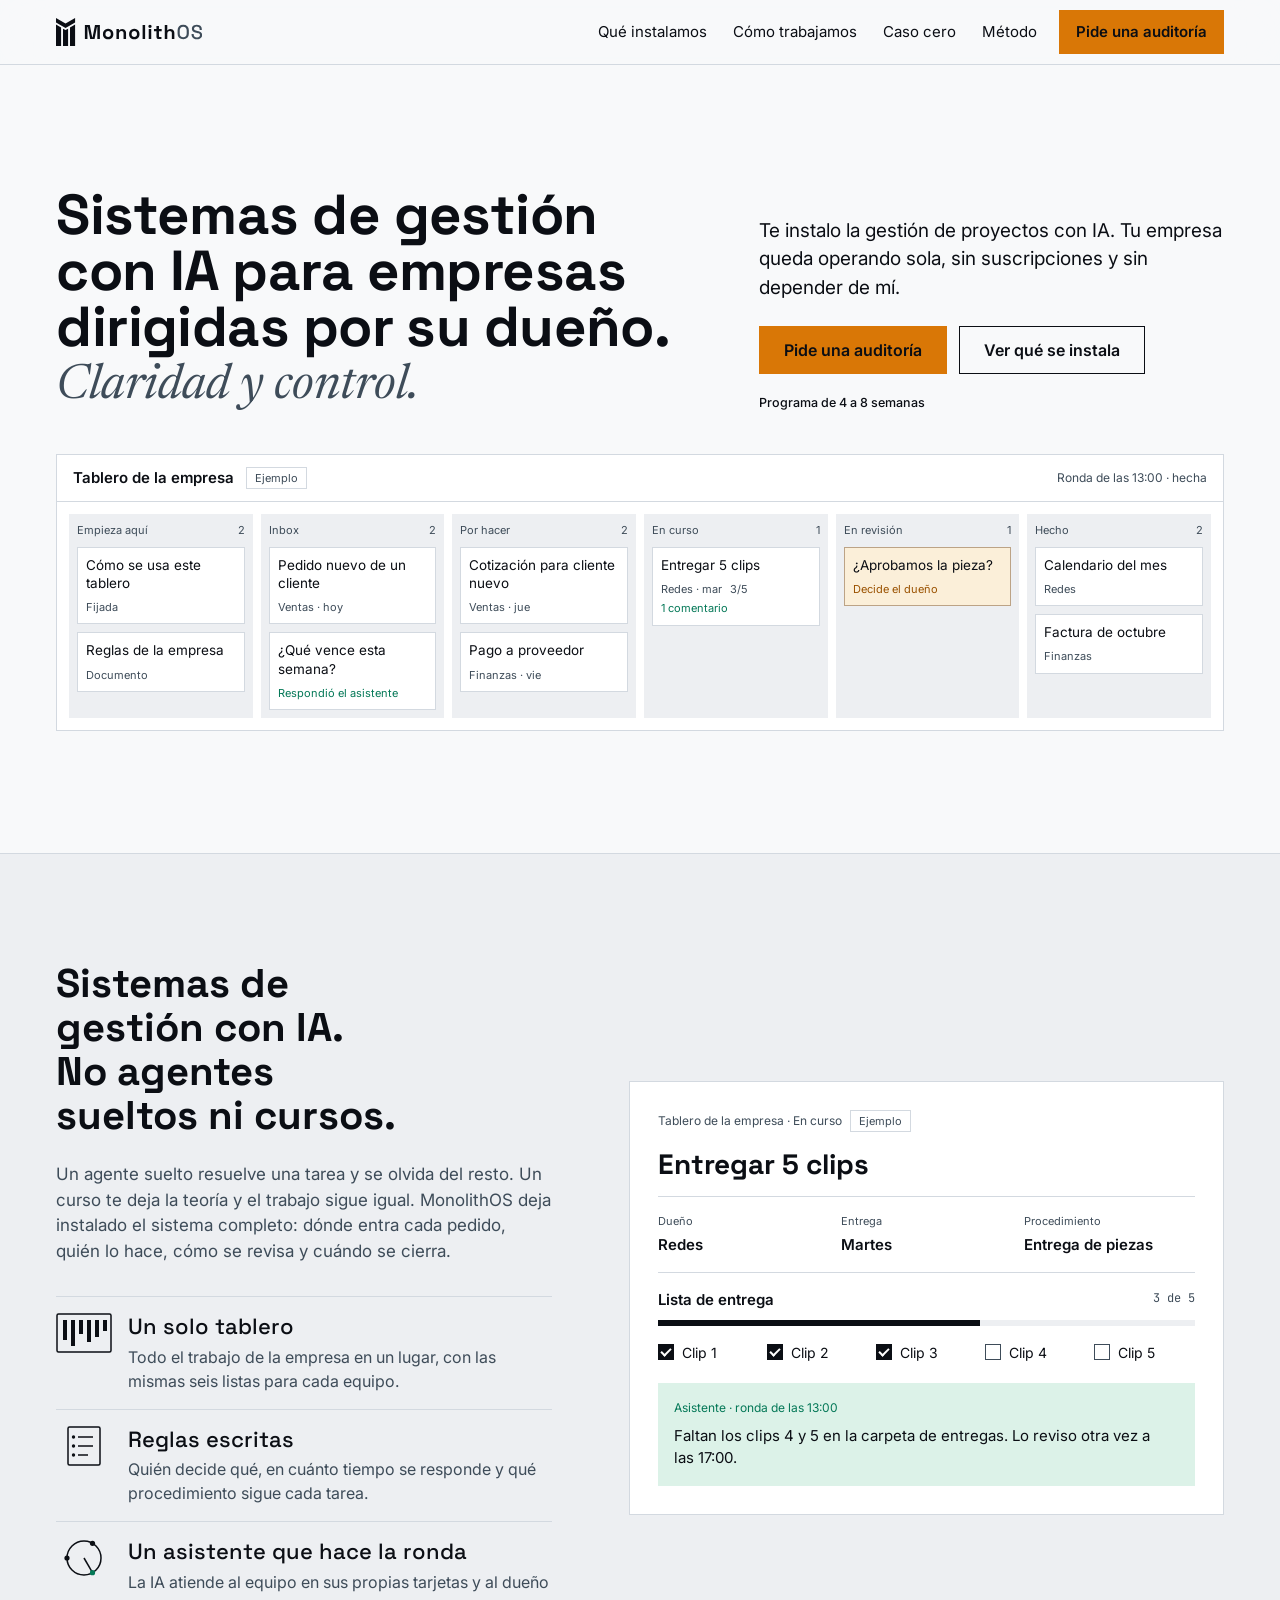
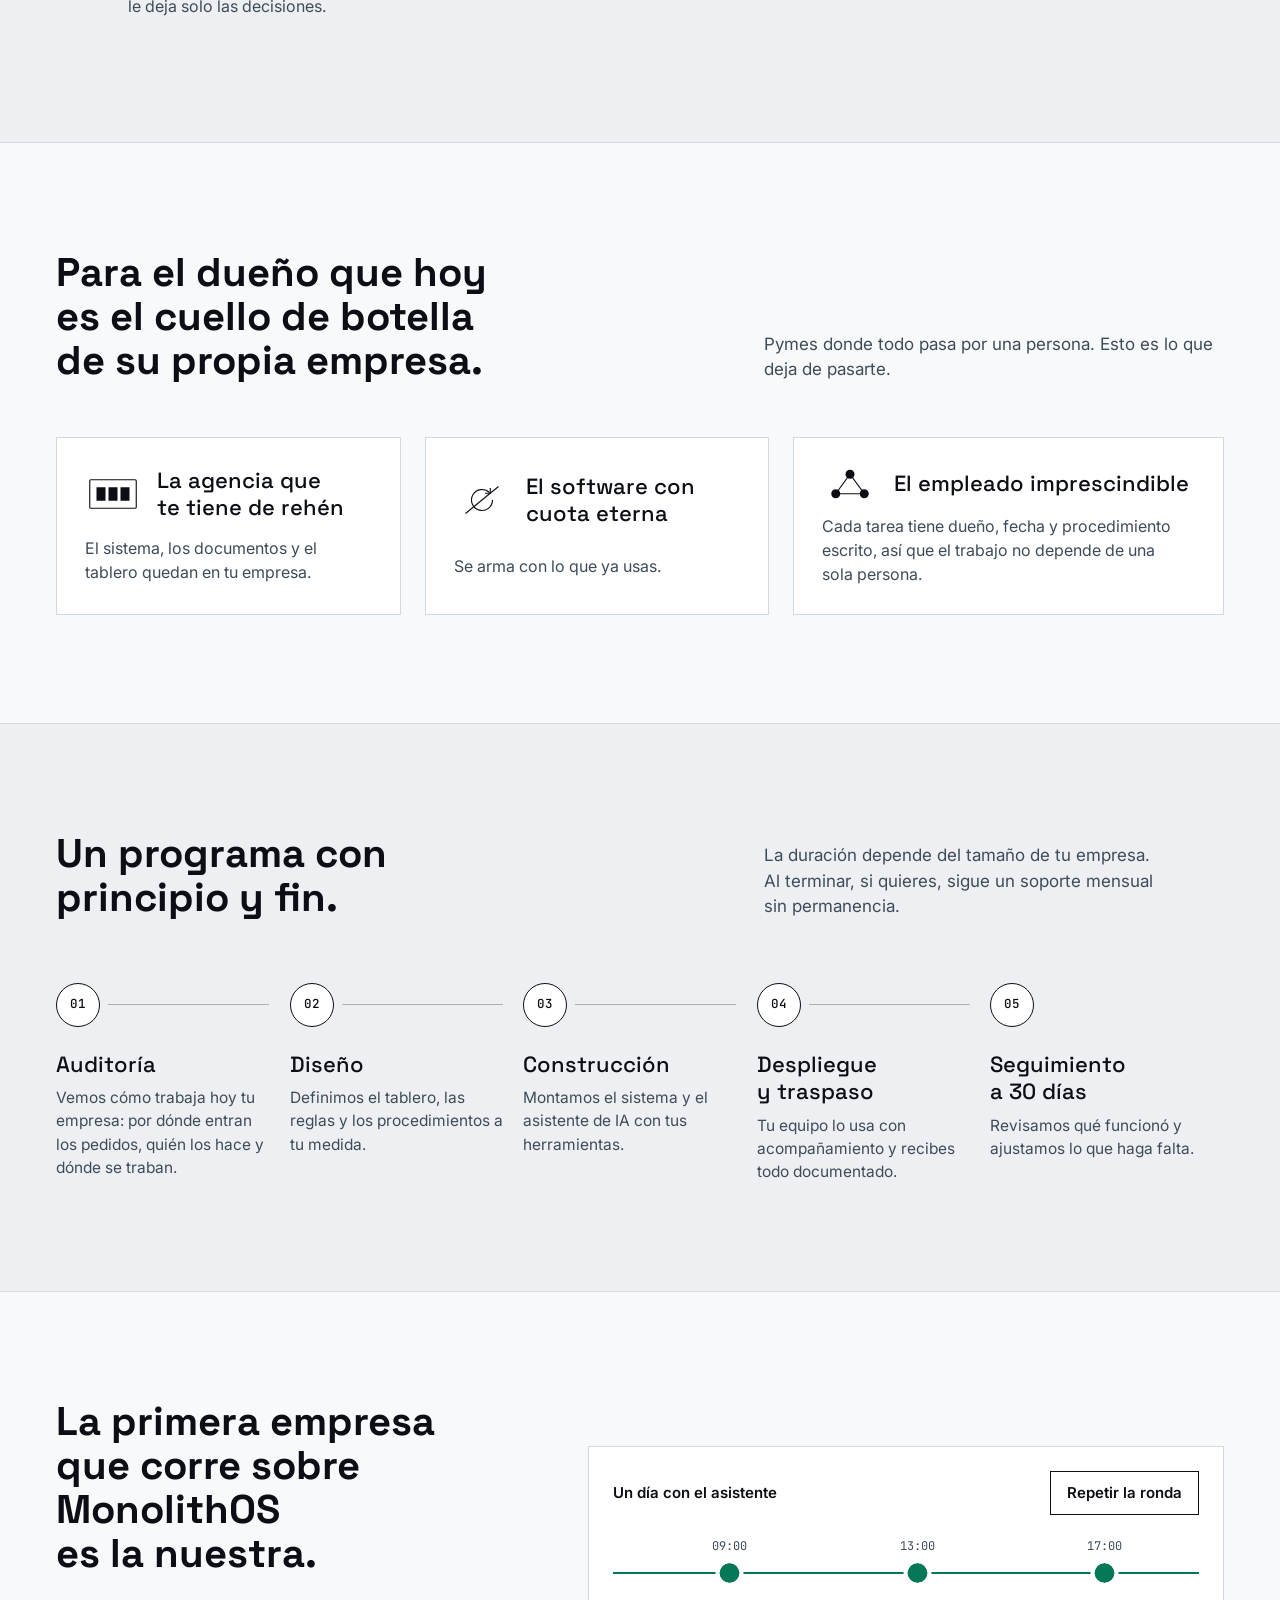
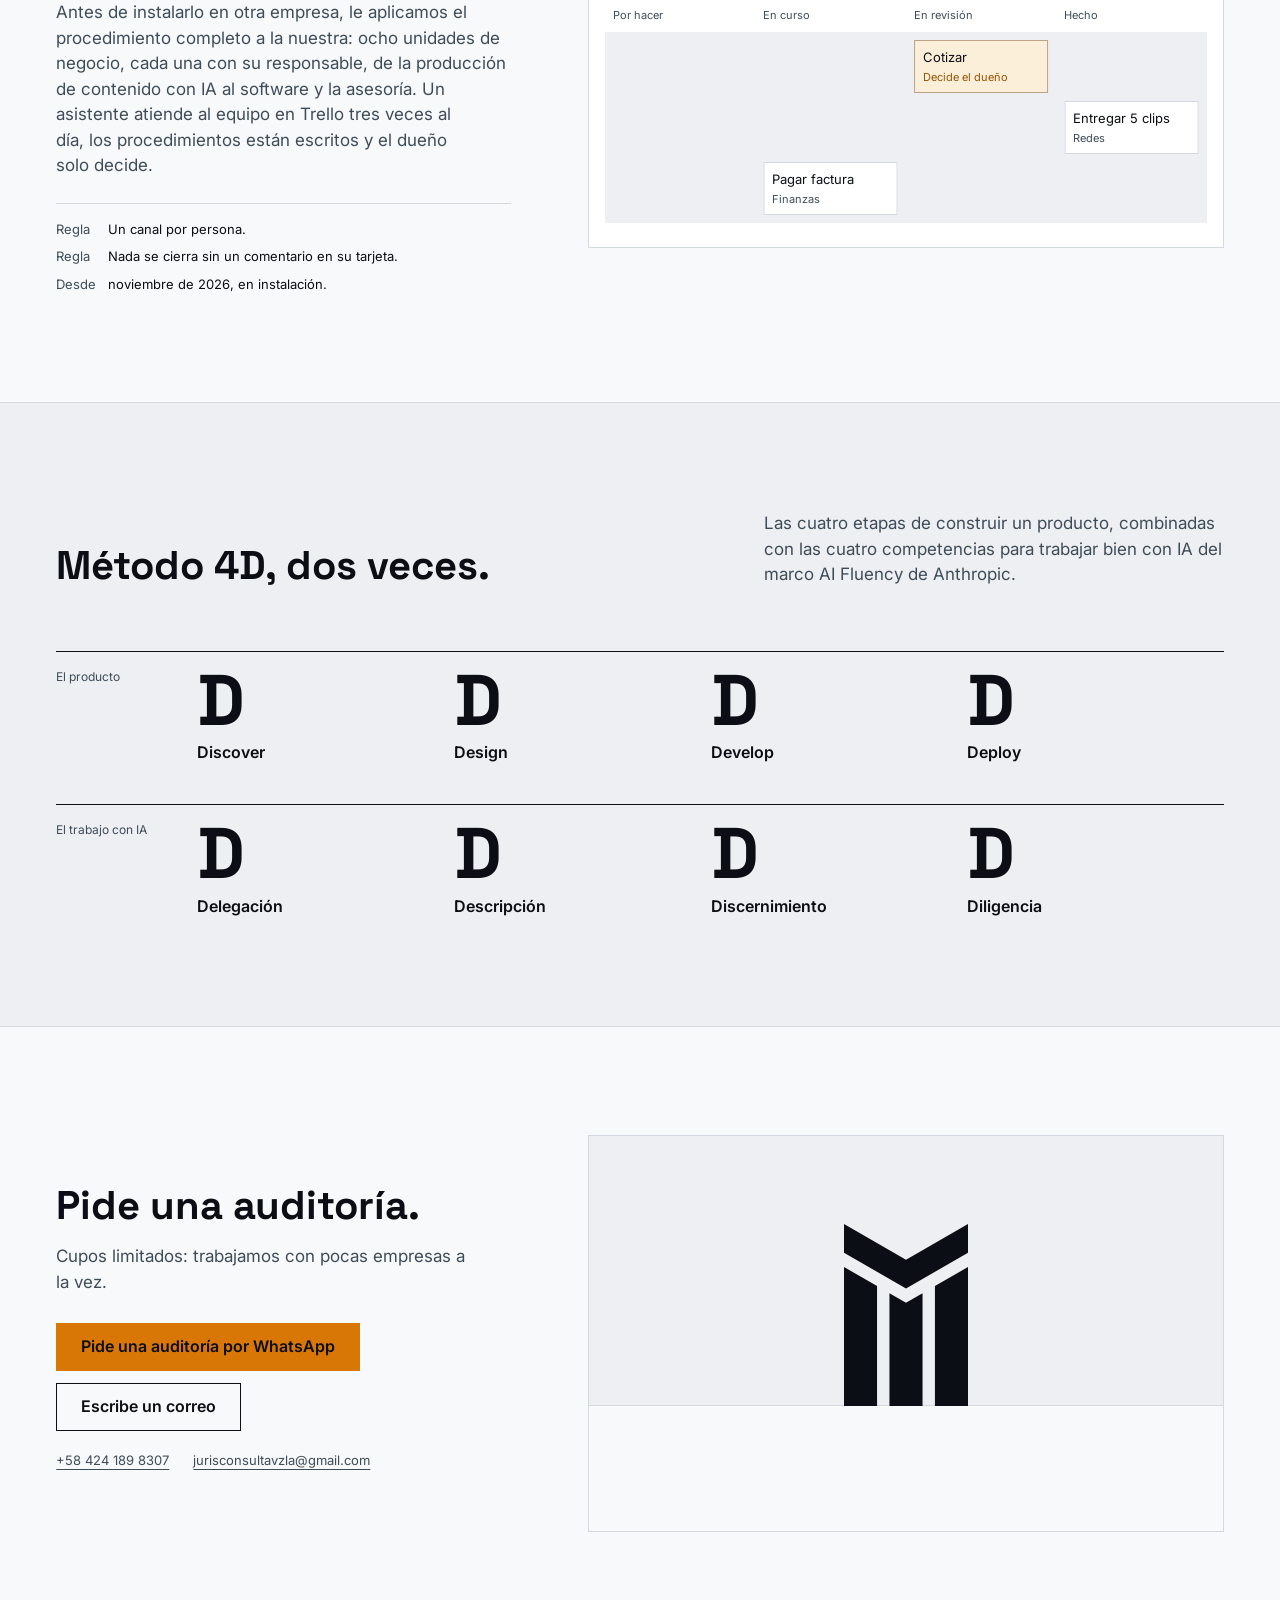
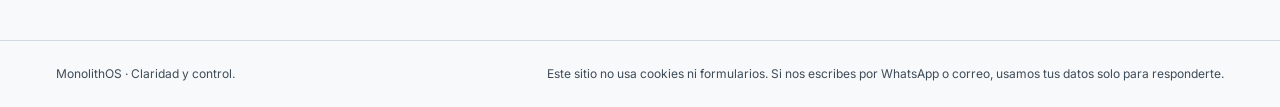
==== commit 7000df20: "CV: datos de Youhomey (Fineconómica 2013+, UCV 2016, IA Fluency 14 certs, ciberseguridad 2, Morosida" ====
--- a/index.html
+++ b/index.html
@@ -18,34 +18,33 @@
   <link rel="preconnect" href="https://fonts.googleapis.com">
   <link rel="preconnect" href="https://fonts.gstatic.com" crossorigin>
   <link rel="stylesheet" href="https://fonts.googleapis.com/css2?family=Space+Grotesk:wght@500;700&family=Inter:wght@400;500;600;700&family=JetBrains+Mono:wght@400;500&family=Newsreader:ital,wght@1,400&display=swap">
+  <link rel="stylesheet" href="recursos/tokens.css">
   <style>
+/* Hallmark · shape: kept · genre: modern-minimal · theme: brand · redesign: restyle
+ * paper: #F8F9FA piedra · accent: #D97706 ambar · display: Space Grotesk · body: Inter
+ * nav: kept · signature: el tablero de la portada · states: kept
+ * axes: light/grotesk/amber · posture: kept · contrast: pass · v2.0.0 */
+/* Hallmark · pre-emit critique: P4 H4 E4 S4 R4 V3 · weakest: V, el sitio comparte sistema con La Oficina a propósito; la variedad queda fuera por regla de DESIGN.md */
+/* Hallmark · waive 37 · cuatro familias en tokens.css y en esta página: Space Grotesk, Inter, JetBrains Mono y Newsreader · son la marca v1 que Marco aprobó el 17-nov; Newsreader solo lleva el lema «Claridad y control.» */
+/* Hallmark · reworded "Sistemas de gestión con IA para empresas dirigidas por su dueño. Claridad y control." to the same h1 without the lema, which now sits right below it as its own line · 38iii names the accented phrase inside the head */
+/* Hallmark · waive 49b · a 320 px de ancho el botón "Pide una auditoría por WhatsApp" pasa a dos líneas centradas · es la acción principal y nombra el canal; recortarla quita el dato que el cliente venezolano busca */
+/* Hallmark · answered F7 · las fichas, el detalle y las tarjetas imitan el tablero real a propósito: todas son tarjetas del mismo tablero */
+/* Hallmark · answered F19 · 500 es el peso de "OS" y de los h3 en la marca v1; 400, 600 y 700 son el cuerpo y los titulares */
+/* Hallmark · dismissed 29 · el vidrio vive solo en la cabecera, la regla de apple-design-skill que Marco pidió para el sitio */
+/* Hallmark · dropped "MonolithOS · Método 4D" y los rótulos 01 a 06 · 54 names the eyebrow; el menú ya nombra cada sección y Método 4D tiene su propia sección */
+/* Hallmark · dropped los puntos verdes de estado · 10 names the decorative status dot; el texto ya dice "hecha" */
 /* Borrador 0.5, pensado primero para teléfono (17-nov-2026).
    Reglas de apple-design-skill (dickwu) aplicadas a mano sobre la marca aprobada: texto de 17 px y nada por debajo de 11 px,
    controles de 44 px o más, contraste de 4.5:1 o más, vidrio solo en la cabecera, movimiento breve y opcional,
    y el diseño cambia por ancho: el teléfono es la base, la tableta empieza en 700 px y el escritorio en 1100 px.
    Donde Apple y la marca chocan, manda la marca: esquinas rectas, sin sombras y sin degradados.
    De taste-skill queda la estructura: una sección por pantalla y el tablero en tres vistas (portada, tarjeta abierta y la ronda animada). */
-:root{
-  --piedra:#F8F9FA; --cantera:#EDEFF2; --papel:#FFFFFF; --tinta:#0B0E14; --gris:#3E4C59; --veta:#D3D9E0; --ambar:#D97706; --sobre-ambar:#0B0E14;
-  --senal:#047857; --senal-fondo:#DCF2E8; --decide:#9A5200; --decide-fondo:#FBEFD9;
-  --vidrio:rgba(248,249,250,.78);
-  --display:"Space Grotesk",Arial,system-ui,sans-serif;
-  --texto:"Inter",system-ui,-apple-system,"Segoe UI",sans-serif;
-  --mono:"JetBrains Mono",ui-monospace,"Cascadia Mono",Consolas,monospace; --serif:"Newsreader",Georgia,serif;
-  --r:0px; --gut:20px; --alto-cab:56px;
-}
+:root{--gut:20px; --alto-cab:56px}
 @media (min-width:700px){:root{--gut:32px; --alto-cab:64px}}
 @media (min-width:1100px){:root{--gut:clamp(40px,4.4vw,64px)}}
-@media (prefers-color-scheme: dark){:root:not([data-theme="light"]){
-  --piedra:#0B0E14; --cantera:#11161D; --papel:#151A22; --tinta:#F8F9FA; --gris:#94A3B8; --veta:#2A3340;
-  --senal:#34D399; --senal-fondo:#0B2A1F; --decide:#F0A43C; --decide-fondo:#2C1F0A;
-  --vidrio:rgba(11,14,20,.78); color-scheme:dark}}
-:root[data-theme="dark"]{
-  --piedra:#0B0E14; --cantera:#11161D; --papel:#151A22; --tinta:#F8F9FA; --gris:#94A3B8; --veta:#2A3340;
-  --senal:#34D399; --senal-fondo:#0B2A1F; --decide:#F0A43C; --decide-fondo:#2C1F0A;
-  --vidrio:rgba(11,14,20,.78); color-scheme:dark}
 
 *{box-sizing:border-box}
+html,body{overflow-x:clip}
 html{scroll-padding-top:calc(var(--alto-cab) + 16px);-webkit-text-size-adjust:100%}
 @media (prefers-reduced-motion: no-preference){html{scroll-behavior:smooth}}
 body{margin:0;background:var(--piedra);color:var(--tinta);font-family:var(--texto);font-size:17px;line-height:1.5;-webkit-font-smoothing:antialiased;text-rendering:optimizeLegibility}
@@ -57,11 +56,11 @@
 p{text-wrap:pretty}
 .envoltura{width:100%;max-width:1280px;margin-inline:auto;padding-left:max(var(--gut),env(safe-area-inset-left,0px));padding-right:max(var(--gut),env(safe-area-inset-right,0px))}
 :focus-visible{outline:2px solid var(--tinta);outline-offset:3px}
-.saltar{position:absolute;left:12px;top:-80px;z-index:100;display:inline-flex;align-items:center;min-height:44px;padding:0 16px;background:var(--tinta);color:var(--piedra);font-family:var(--mono);font-size:13px;text-decoration:none}
+.saltar{position:absolute;left:12px;top:-80px;z-index:100;display:inline-flex;align-items:center;min-height:44px;padding:0 16px;background:var(--tinta);color:var(--piedra);font-family:var(--texto);font-size:13px;text-decoration:none}
 .saltar:focus{top:12px}
 
 /* Botones: sin saltos al pasar el ratón; al tocarlos se aclaran */
-.boton{display:inline-flex;align-items:center;justify-content:center;gap:10px;min-height:48px;padding:0 22px;border-radius:var(--r);border:1px solid var(--tinta);background:transparent;color:var(--tinta);font-family:var(--texto);font-weight:600;font-size:16px;line-height:1.2;text-decoration:none;cursor:pointer;-webkit-tap-highlight-color:transparent;transition:background-color .15s ease,opacity .1s ease}
+.boton{display:inline-flex;align-items:center;justify-content:center;gap:8px;min-height:48px;padding:0 24px;border-radius:var(--r);border:1px solid var(--tinta);background:transparent;color:var(--tinta);font-family:var(--texto);font-weight:600;font-size:16px;line-height:1.2;text-decoration:none;cursor:pointer;-webkit-tap-highlight-color:transparent;transition:background-color .15s ease,opacity .1s ease}
 .boton:active{opacity:.72}
 .boton.lleno{background:var(--ambar);border-color:var(--ambar);color:var(--sobre-ambar)}
 .boton.chico{min-height:44px;padding:0 16px;font-size:15px}
@@ -85,25 +84,29 @@
   .marca svg{height:28px}
   .menu{display:flex;position:static;flex-direction:row;align-items:center;gap:2px;background:none;border:0;padding:0}
   .menu a:not(.boton){display:inline-flex;min-height:44px;padding:0 12px;font-size:15px;border-bottom:0}
-  .menu .boton{margin:0 0 0 10px;min-height:44px;font-size:15px}
+  .menu .boton{margin:0 0 0 8px;min-height:44px;font-size:15px}
 }
 @media (min-width:960px) and (hover:hover){.menu a:not(.boton):hover{text-decoration:underline;text-decoration-thickness:1px;text-underline-offset:6px}}
 
 /* Tipografía: la escala de la marca, que baja en el teléfono (h1 a 40 px, h2 a 30 px) */
-.ceja,.rotulo{font-family:var(--mono);font-size:12px;letter-spacing:.08em;text-transform:uppercase;color:var(--gris)}
-.rotulo{display:flex;align-items:baseline;gap:14px;margin-bottom:16px}
+.ceja,.rotulo{font-family:var(--texto);font-size:12px;color:var(--gris)}
+.rotulo{display:flex;align-items:baseline;gap:16px;margin-bottom:16px}
 .rotulo span{color:var(--tinta)}
 h1{font-family:var(--display);font-weight:700;font-size:clamp(36px,10.2vw,60px);line-height:1.04;letter-spacing:-.01em;text-wrap:balance}
 h2{font-family:var(--display);font-weight:700;font-size:clamp(28px,7.7vw,40px);line-height:1.1;text-wrap:balance;max-width:22ch}
-h3{font-family:var(--display);font-weight:500;font-size:20px;line-height:1.25}
+h3{font-family:var(--display);font-weight:500;font-size:20px;line-height:1.25;text-wrap:balance}
+.linea{display:block}
+.lema-portada{margin-top:4px;font-size:clamp(32px,8.4vw,52px);line-height:1.1;color:var(--gris)}
+.boton:disabled,.boton[aria-disabled="true"]{opacity:.45;cursor:not-allowed}
 .gris{color:var(--gris)}
 .lema{font-family:var(--serif);font-style:italic;font-weight:400;letter-spacing:0}
 .texto{font-size:17px;line-height:1.5;max-width:60ch}
 @media (min-width:1100px){
+  .lema-portada{font-size:clamp(44px,3.8vw,56px)}
   h1{font-size:clamp(52px,4.4vw,64px);line-height:1}
   h2{font-size:clamp(40px,3.1vw,44px)}
   h3{font-size:22px}
-  .rotulo{margin-bottom:22px}
+  .rotulo{margin-bottom:24px}
 }
 
 /* Portada */
@@ -112,7 +115,7 @@
 .portada .ceja{margin-bottom:16px}
 .entrada{font-size:17px;line-height:1.5;max-width:60ch}
 .acciones{display:flex;flex-direction:column;align-items:stretch;gap:12px;margin-top:24px}
-.dato{margin-top:20px;font-family:var(--mono);font-size:12.5px;letter-spacing:.06em;text-transform:uppercase}
+.dato{margin-top:20px;font-family:var(--texto);font-size:12.5px}
 .dato b{font-weight:500}
 @media (min-width:560px){.acciones{flex-direction:row;flex-wrap:wrap;align-items:center}}
 @media (min-width:700px){.portada{padding-block:48px 64px}.entrada{font-size:18px}}
@@ -125,16 +128,16 @@
 
 /* Tablero de la portada: en el teléfono las listas se deslizan de lado, como en la app */
 .app{margin-top:32px;background:var(--papel);border:1px solid var(--veta);border-radius:var(--r)}
-.app-barra{display:flex;flex-wrap:wrap;align-items:center;gap:8px 12px;padding:12px 14px;border-bottom:1px solid var(--veta)}
+.app-barra{display:flex;flex-wrap:wrap;align-items:center;gap:8px 12px;padding:12px 16px;border-bottom:1px solid var(--veta)}
 .app-nombre{font-weight:600;font-size:15px}
-.etq{font-family:var(--mono);font-size:11px;letter-spacing:.06em;text-transform:uppercase;color:var(--gris);border:1px solid var(--veta);padding:2px 7px;border-radius:var(--r)}
-.estado{flex-basis:100%;display:inline-flex;align-items:center;gap:9px;font-family:var(--mono);font-size:12px;color:var(--gris)}
+.etq{font-family:var(--texto);font-size:11px;color:var(--gris);border:1px solid var(--veta);padding:2px 8px;border-radius:var(--r)}
+.estado{flex-basis:100%;display:inline-flex;align-items:center;gap:8px;font-family:var(--texto);font-size:12px;color:var(--gris)}
 .punto{display:inline-block;width:7px;height:7px;border-radius:50%;background:var(--senal);outline:3px solid var(--senal-fondo);flex:none}
-.listas{display:grid;grid-auto-flow:column;grid-auto-columns:minmax(220px,74%);gap:10px;padding:12px;overflow-x:auto;overscroll-behavior-x:contain;scroll-snap-type:x mandatory;scroll-padding-inline:12px;scrollbar-width:thin}
-.lista{scroll-snap-align:start;background:var(--cantera);border-radius:var(--r);padding:10px;min-width:0;display:flex;flex-direction:column;gap:8px}
-.lista-t{font-family:var(--mono);font-size:11px;letter-spacing:.06em;text-transform:uppercase;color:var(--gris);display:flex;justify-content:space-between;gap:6px}
-.ficha{background:var(--papel);border:1px solid var(--veta);border-radius:var(--r);padding:10px 12px;font-size:15px;line-height:1.35;min-width:0;overflow-wrap:anywhere}
-.ficha small{display:flex;flex-wrap:wrap;gap:3px 8px;margin-top:6px;font-family:var(--mono);font-size:11px;line-height:1.4;color:var(--gris)}
+.listas{display:grid;grid-auto-flow:column;grid-auto-columns:minmax(220px,74%);gap:8px;padding:12px;overflow-x:auto;overscroll-behavior-x:contain;scroll-snap-type:x mandatory;scroll-padding-inline:12px;scrollbar-width:thin}
+.lista{scroll-snap-align:start;background:var(--cantera);border-radius:var(--r);padding:8px;min-width:0;display:flex;flex-direction:column;gap:8px}
+.lista-t{font-family:var(--texto);font-size:11px;color:var(--gris);display:flex;justify-content:space-between;gap:8px}
+.ficha{background:var(--papel);border:1px solid var(--veta);border-radius:var(--r);padding:8px 12px;font-size:15px;line-height:1.35;min-width:0;overflow-wrap:anywhere}
+.ficha small{display:flex;flex-wrap:wrap;gap:4px 8px;margin-top:8px;font-family:var(--texto);font-size:11px;line-height:1.4;color:var(--gris)}
 .ficha .asis{color:var(--senal)}
 .ficha.decide{background:var(--decide-fondo);border-color:color-mix(in srgb,var(--decide) 40%,var(--veta))}
 .ficha.decide small{color:var(--decide)}
@@ -145,7 +148,7 @@
 @media (min-width:1100px){
   .app{margin-top:clamp(32px,4.5vh,48px)}
   .listas{grid-template-columns:repeat(6,minmax(0,1fr))}
-  .ficha{padding:9px 10px;font-size:13.5px}
+  .ficha{padding:8px 8px;font-size:13.5px}
 }
 
 /* Secciones */
@@ -163,32 +166,32 @@
 .dos{display:grid;grid-template-columns:minmax(0,1fr);gap:40px}
 .dos .texto{margin-top:16px;color:var(--gris)}
 .piezas{margin-top:28px}
-.pieza{display:grid;grid-template-columns:48px minmax(0,1fr);gap:16px;align-items:start;padding:18px 0;border-top:1px solid var(--veta)}
+.pieza{display:grid;grid-template-columns:48px minmax(0,1fr);gap:16px;align-items:start;padding:16px 0;border-top:1px solid var(--veta)}
 .pieza svg{width:48px;height:34px}
 .pieza p{color:var(--gris);margin-top:4px;font-size:16px}
 .c-senal{color:var(--senal)}
-.detalle{width:100%;background:var(--papel);border:1px solid var(--veta);border-radius:var(--r);padding:18px}
-.det-cab{display:flex;flex-wrap:wrap;align-items:center;gap:8px 10px;font-family:var(--mono);font-size:12px;letter-spacing:.06em;text-transform:uppercase;color:var(--gris)}
-.det-titulo{font-family:var(--display);font-weight:700;font-size:24px;line-height:1.15;margin-top:14px}
-.det-meta{display:grid;grid-template-columns:repeat(2,minmax(0,1fr));gap:12px;margin-top:18px;padding:16px 0;border-block:1px solid var(--veta)}
+.detalle{width:100%;background:var(--papel);border:1px solid var(--veta);border-radius:var(--r);padding:16px}
+.det-cab{display:flex;flex-wrap:wrap;align-items:center;gap:8px 8px;font-family:var(--texto);font-size:12px;color:var(--gris)}
+.det-titulo{font-family:var(--display);font-weight:700;font-size:24px;line-height:1.15;margin-top:16px}
+.det-meta{display:grid;grid-template-columns:repeat(2,minmax(0,1fr));gap:12px;margin-top:16px;padding:16px 0;border-block:1px solid var(--veta)}
 .det-meta div:last-child{grid-column:1/-1}
-.det-meta dt{font-family:var(--mono);font-size:11px;letter-spacing:.06em;text-transform:uppercase;color:var(--gris)}
+.det-meta dt{font-family:var(--texto);font-size:11px;color:var(--gris)}
 .det-meta dd{margin-top:4px;font-size:15px;font-weight:600;overflow-wrap:anywhere}
-.det-check{margin-top:18px}
+.det-check{margin-top:16px}
 .det-check-t{display:flex;justify-content:space-between;gap:12px;font-size:15px;font-weight:600}
 .det-check-t span{font-family:var(--mono);font-weight:400;font-size:12px;color:var(--gris)}
-.progreso{height:6px;background:var(--cantera);overflow:hidden;margin:10px 0 14px}
+.progreso{height:6px;background:var(--cantera);overflow:hidden;margin:8px 0 16px}
 .progreso i{display:block;height:100%;width:60%;background:var(--tinta)}
-.det-check ul{list-style:none;margin:0;padding:0;display:grid;grid-template-columns:repeat(3,minmax(0,1fr));gap:10px 8px}
+.det-check ul{list-style:none;margin:0;padding:0;display:grid;grid-template-columns:repeat(3,minmax(0,1fr));gap:8px 8px}
 .det-check li{display:flex;align-items:center;gap:8px;font-size:15px}
 .caja{position:relative;flex:none;width:16px;height:16px;border:1.5px solid var(--gris)}
 .ok .caja{background:var(--tinta);border-color:var(--tinta)}
 .ok .caja::after{content:"";position:absolute;left:4px;top:1px;width:4px;height:8px;border:solid var(--papel);border-width:0 2px 2px 0;transform:rotate(45deg)}
-.comentario{margin-top:20px;background:var(--senal-fondo);border-radius:var(--r);padding:14px 16px}
-.quien{display:flex;align-items:center;gap:9px;font-family:var(--mono);font-size:12px;letter-spacing:.03em;color:var(--senal)}
-.comentario p:not(.quien){margin-top:6px;font-size:15px;line-height:1.5}
+.comentario{margin-top:20px;background:var(--senal-fondo);border-radius:var(--r);padding:16px 16px}
+.quien{display:flex;align-items:center;gap:8px;font-family:var(--texto);font-size:12px;color:var(--senal)}
+.comentario p:not(.quien){margin-top:8px;font-size:15px;line-height:1.5}
 @media (min-width:700px){
-  .pieza{grid-template-columns:56px minmax(0,1fr);gap:18px}
+  .pieza{grid-template-columns:56px minmax(0,1fr);gap:16px}
   .pieza svg{width:56px;height:40px}
   .detalle{max-width:600px;padding:24px}
   .det-titulo{font-size:28px}
@@ -199,18 +202,19 @@
 }
 @media (min-width:1100px){
   .dos{grid-template-columns:minmax(0,5fr) minmax(0,6fr);gap:clamp(48px,6vw,96px);align-items:center}
-  .dos .texto{margin-top:22px}
-  .piezas{margin-top:34px}
+  .dos .texto{margin-top:24px}
+  .piezas{margin-top:32px}
   .detalle{justify-self:end;padding:28px}
 }
 
 /* Para quién */
 .tres{display:grid;grid-template-columns:minmax(0,1fr);gap:12px;margin-top:32px}
-.tarjeta{min-width:0;display:flex;flex-direction:column;gap:12px;background:var(--papel);border:1px solid var(--veta);border-radius:var(--r);padding:20px}
-.tarjeta svg{width:60px;height:40px;margin-bottom:4px}
+.tarjeta{min-width:0;display:grid;grid-template-columns:auto minmax(0,1fr);align-items:center;column-gap:16px;row-gap:12px;background:var(--papel);border:1px solid var(--veta);border-radius:var(--r);padding:20px}
+.tarjeta svg{width:48px;height:32px}
+.tarjeta p{grid-column:1/-1}
 .tarjeta p{color:var(--gris);font-size:16px}
-@media (min-width:700px){.tres{gap:16px;margin-top:48px}.tarjeta{padding:24px}.tarjeta svg{width:72px;height:48px}}
-@media (min-width:900px){.tres{grid-template-columns:repeat(3,minmax(0,1fr))}}
+@media (min-width:700px){.tres{gap:16px;margin-top:48px}.tarjeta{padding:24px}.tarjeta svg{width:56px;height:36px}}
+@media (min-width:900px){.tres{grid-template-columns:minmax(0,4fr) minmax(0,4fr) minmax(0,5fr)}}
 @media (min-width:1100px){.tres{gap:24px;margin-top:clamp(48px,6vh,64px)}.tarjeta{padding:28px}}
 
 /* Cómo trabajamos: línea de tiempo vertical en el teléfono, horizontal en el escritorio */
@@ -220,15 +224,15 @@
 .nodo b{flex:none;display:grid;place-items:center;width:44px;height:44px;border:1px solid var(--tinta);border-radius:50%;background:var(--papel);font-family:var(--mono);font-weight:500;font-size:12.5px}
 .nodo::after{content:"";flex:1;width:1px;min-height:24px;margin:8px 0;background:var(--tinta);opacity:.28}
 .fases li:last-child .nodo::after{display:none}
-.fases li > div:last-child{padding:10px 0 28px}
+.fases li > div:last-child{padding:8px 0 28px}
 .fases li:last-child > div:last-child{padding-bottom:0}
-.fases h3{margin-bottom:6px}
+.fases h3{margin-bottom:8px}
 .fases p{color:var(--gris);font-size:16px}
 @media (min-width:1000px){
   .fases{grid-template-columns:repeat(5,minmax(0,1fr));margin-top:clamp(48px,7vh,72px)}
   .fases li{display:block;padding-right:clamp(12px,1.6vw,28px)}
-  .nodo{flex-direction:row;margin-bottom:22px}
-  .nodo::after{width:auto;height:1px;min-height:0;margin:0 0 0 10px}
+  .nodo{flex-direction:row;margin-bottom:24px}
+  .nodo::after{width:auto;height:1px;min-height:0;margin:0 0 0 8px}
   .fases li > div:last-child{padding:0}
   .fases h3{margin-bottom:8px}
   .fases p{font-size:15.5px}
@@ -237,26 +241,26 @@
 /* Caso cero: el único momento animado */
 .cero{display:grid;grid-template-columns:minmax(0,1fr);gap:40px}
 .cero .texto{margin-top:16px;color:var(--gris)}
-.reglas{margin-top:24px;padding-top:16px;border-top:1px solid var(--veta);display:grid;gap:10px;font-family:var(--mono);font-size:13px;letter-spacing:.02em}
+.reglas{margin-top:24px;padding-top:16px;border-top:1px solid var(--veta);display:grid;gap:8px;font-family:var(--texto);font-size:13px}
 .reglas p{display:flex;gap:12px}
 .reglas span{flex:none;min-width:5ch;color:var(--gris)}
-@media (min-width:1100px){.cero{grid-template-columns:minmax(0,5fr) minmax(0,7fr);gap:clamp(48px,6vw,96px);align-items:center}.cero .texto{margin-top:22px}}
-.ronda{--gap:8px;--paso:calc(100% + var(--gap));background:var(--papel);border:1px solid var(--veta);border-radius:var(--r);padding:14px}
-.ronda-cab{display:flex;flex-wrap:wrap;align-items:center;justify-content:space-between;gap:10px 16px}
+@media (min-width:1100px){.cero{grid-template-columns:minmax(0,5fr) minmax(0,7fr);gap:clamp(48px,6vw,96px);align-items:center}.cero .texto{margin-top:24px}}
+.ronda{--gap:8px;--paso:calc(100% + var(--gap));background:var(--papel);border:1px solid var(--veta);border-radius:var(--r);padding:16px}
+.ronda-cab{display:flex;flex-wrap:wrap;align-items:center;justify-content:space-between;gap:8px 16px}
 .ronda-cab p{font-weight:600;font-size:15px}
-.dia{position:relative;height:52px;margin-top:18px}
+.dia{position:relative;height:52px;margin-top:16px}
 .pista,.relleno{position:absolute;left:0;right:0;bottom:9px;height:2px}
 .pista{background:var(--cantera)}
 .relleno{background:var(--senal);transform-origin:left center}
 .hora{position:absolute;bottom:0;transform:translateX(-50%);display:flex;flex-direction:column;align-items:center;gap:8px;font-family:var(--mono);font-size:12px;color:var(--gris)}
 .hora i{display:block;width:20px;height:20px;border-radius:50%;border:2px solid var(--senal);background:var(--senal);outline:4px solid var(--papel)}
 .hora-1{left:20%}.hora-2{left:52%}.hora-3{left:84%}
-.mini{display:grid;grid-template-columns:repeat(4,minmax(0,1fr));grid-template-rows:auto repeat(3,auto);column-gap:var(--gap);row-gap:8px;margin-top:22px;padding-bottom:6px}
-.mini-t{grid-row:1;min-width:0;font-family:var(--mono);font-size:11px;letter-spacing:.03em;text-transform:uppercase;color:var(--gris);padding:0 0 10px;overflow-wrap:anywhere}
-.mini .fondo{grid-row:2/5;margin:-3px;background:var(--cantera);border-radius:var(--r)}
-.m-ficha{position:relative;z-index:1;grid-column:1;align-self:start;min-width:0;background:var(--papel);border:1px solid var(--veta);border-radius:var(--r);padding:6px;font-size:12px;line-height:1.3;overflow-wrap:break-word}
-.m-ficha small{position:relative;display:block;margin-top:4px;font-family:var(--mono);font-size:11px;color:var(--gris)}
-@media (min-width:560px){.ronda{--gap:16px;padding:20px}.mini .fondo{margin:-6px}.mini-t{letter-spacing:.05em}.m-ficha{padding:8px 9px;font-size:13px}}
+.mini{display:grid;grid-template-columns:repeat(4,minmax(0,1fr));grid-template-rows:auto repeat(3,auto);column-gap:var(--gap);row-gap:8px;margin-top:24px;padding-bottom:8px}
+.mini-t{grid-row:1;min-width:0;font-family:var(--texto);font-size:11px;color:var(--gris);padding:0 0 8px;overflow-wrap:anywhere}
+.mini .fondo{grid-row:2/5;margin:-4px;background:var(--cantera);border-radius:var(--r)}
+.m-ficha{position:relative;z-index:1;grid-column:1;align-self:start;min-width:0;background:var(--papel);border:1px solid var(--veta);border-radius:var(--r);padding:8px;font-size:12px;line-height:1.3;overflow-wrap:break-word}
+.m-ficha small{position:relative;display:block;margin-top:4px;font-family:var(--texto);font-size:11px;color:var(--gris)}
+@media (min-width:560px){.ronda{--gap:16px;padding:20px}.mini .fondo{margin:-8px}.mini-t{}.m-ficha{padding:8px 8px;font-size:13px}}
 @media (min-width:1100px){.ronda{padding:24px}}
 .m-ficha .despues{display:none}
 .m-a{grid-row:2;transform:translateX(calc(var(--paso)*2));background:var(--decide-fondo);border-color:color-mix(in srgb,var(--decide) 40%,var(--veta))}
@@ -301,17 +305,17 @@
 
 /* Método */
 .matriz{margin-top:36px;display:grid;gap:28px}
-.fila{display:grid;grid-template-columns:repeat(2,minmax(0,1fr));row-gap:6px;border-top:1px solid var(--tinta)}
-.fila-n{grid-column:1/-1;padding-top:14px;font-family:var(--mono);font-size:12px;letter-spacing:.08em;text-transform:uppercase;color:var(--gris)}
+.fila{display:grid;grid-template-columns:repeat(2,minmax(0,1fr));row-gap:8px;border-top:1px solid var(--tinta)}
+.fila-n{grid-column:1/-1;padding-top:16px;font-family:var(--texto);font-size:12px;color:var(--gris)}
 .d{min-width:0;padding:12px 16px 0 0}
 .d b{display:block;font-family:var(--display);font-weight:700;font-size:56px;line-height:.9}
 .d span{display:block;margin-top:8px;font-size:16px;font-weight:600;overflow-wrap:anywhere}
 @media (min-width:760px){
   .fila{grid-template-columns:minmax(130px,1.1fr) repeat(4,minmax(0,2fr));row-gap:0}
   .fila-n{grid-column:auto;padding-top:16px}
-  .d{padding-top:14px}
+  .d{padding-top:16px}
   .d b{font-size:clamp(56px,5.6vw,88px)}
-  .d span{margin-top:10px}
+  .d span{margin-top:8px}
 }
 @media (min-width:1100px){.matriz{margin-top:clamp(48px,7vh,72px);gap:40px}}
 
@@ -319,7 +323,7 @@
 .contacto-fila{display:grid;grid-template-columns:minmax(0,1fr);gap:36px}
 .contacto-fila .texto{margin-top:16px;color:var(--gris)}
 .contacto-fila .acciones{margin-top:24px}
-.contacto-datos{display:flex;flex-wrap:wrap;gap:0 24px;margin-top:8px;font-family:var(--mono);font-size:13px;letter-spacing:.02em}
+.contacto-datos{display:flex;flex-wrap:wrap;gap:0 24px;margin-top:8px;font-family:var(--texto);font-size:13px}
 .contacto-datos a{display:inline-flex;align-items:center;min-height:44px;color:var(--gris);text-decoration:underline;text-decoration-thickness:1px;text-underline-offset:4px}
 @media (hover:hover){.contacto-datos a:hover{color:var(--tinta)}}
 .escena{position:relative;aspect-ratio:4/3;overflow:hidden;border:1px solid var(--veta);border-radius:var(--r);background:linear-gradient(180deg,var(--cantera) 0 68%,var(--veta) 68% 68.4%,var(--piedra) 68.4% 100%)}
@@ -327,12 +331,12 @@
 @media (min-width:560px){.escena{aspect-ratio:16/9}}
 @media (min-width:1000px){
   .contacto-fila{grid-template-columns:minmax(0,5fr) minmax(0,7fr);gap:clamp(48px,6vw,96px);align-items:center}
-  .contacto-fila .texto{margin-top:18px}
+  .contacto-fila .texto{margin-top:16px}
   .contacto-fila .acciones{margin-top:28px}
   .escena{aspect-ratio:16/10}
 }
 
-.pie{border-top:1px solid var(--veta);padding-block:24px calc(24px + env(safe-area-inset-bottom,0px));font-family:var(--mono);font-size:12px;color:var(--gris)}
+.pie{border-top:1px solid var(--veta);padding-block:24px calc(24px + env(safe-area-inset-bottom,0px));font-family:var(--texto);font-size:12px;color:var(--gris)}
 .pie-fila{display:flex;flex-wrap:wrap;justify-content:space-between;gap:8px 24px}
 
 /* Entrada de la portada: una sola vez, corta y sin rebote */
@@ -363,13 +367,13 @@
   <div class="envoltura">
     <div class="portada-top">
       <div>
-        <p class="ceja" data-enter style="--d:0">MonolithOS · Método 4D</p>
-        <h1 id="titulo" data-enter style="--d:1">Sistemas de gestión con IA para empresas dirigidas por su dueño. <span class="gris lema">Claridad y control.</span></h1>
+        <h1 id="titulo" data-enter style="--d:1">Sistemas de gestión con IA para empresas dirigidas por su dueño.</h1>
+        <p class="lema lema-portada" data-enter style="--d:2">Claridad y control.</p>
       </div>
       <div data-enter style="--d:3">
         <p class="entrada">Te instalo la gestión de proyectos con IA. Tu empresa queda operando sola, sin suscripciones y sin depender de mí.</p>
         <div class="acciones">
-          <a class="boton lleno" href="#contacto">Pide una auditoría <span class="flecha" aria-hidden="true">→</span></a>
+          <a class="boton lleno" href="#contacto">Pide una auditoría</a>
           <a class="boton" href="#que-instalamos">Ver qué se instala</a>
         </div>
         <p class="dato"><b>Programa de 4 a 8 semanas</b></p>
@@ -380,7 +384,7 @@
       <div class="app-barra">
         <span class="app-nombre">Tablero de la empresa</span>
         <span class="etq">Ejemplo</span>
-        <span class="estado"><span class="punto"></span>Ronda de las 13:00 · hecha</span>
+        <span class="estado">Ronda de las 13:00 · hecha</span>
       </div>
       <div class="listas">
         <div class="lista"><p class="lista-t">Empieza aquí<span>2</span></p>
@@ -413,8 +417,7 @@
 <section class="seccion alt" id="que-instalamos" aria-labelledby="t-instalamos">
   <div class="envoltura dos">
     <div>
-      <p class="rotulo"><span>01</span>Qué instalamos</p>
-      <h2 id="t-instalamos">Sistemas de gestión con IA. <span class="gris">No agentes sueltos ni cursos.</span></h2>
+      <h2 id="t-instalamos">Sistemas de gestión con IA. <span class="linea">No agentes sueltos ni cursos.</span></h2>
       <p class="texto">Un agente suelto resuelve una tarea y se olvida del resto. Un curso te deja la teoría y el trabajo sigue igual. MonolithOS deja instalado el sistema completo: dónde entra cada pedido, quién lo hace, cómo se revisa y cuándo se cierra.</p>
       <div class="piezas">
         <div class="pieza">
@@ -452,7 +455,7 @@
         </ul>
       </div>
       <div class="comentario">
-        <p class="quien"><span class="punto"></span>Asistente · ronda de las 13:00</p>
+        <p class="quien">Asistente · ronda de las 13:00</p>
         <p>Faltan los clips 4 y 5 en la carpeta de entregas. Lo reviso otra vez a las 17:00.</p>
       </div>
     </div>
@@ -463,7 +466,6 @@
   <div class="envoltura">
     <div class="cabeza">
       <div>
-        <p class="rotulo"><span>02</span>Para quién</p>
         <h2 id="t-quien">Para el dueño que hoy es el cuello de botella de su propia empresa.</h2>
       </div>
       <p class="texto">Pymes donde todo pasa por una persona. Esto es lo que deja de pasarte.</p>
@@ -492,7 +494,6 @@
   <div class="envoltura">
     <div class="cabeza">
       <div>
-        <p class="rotulo"><span>03</span>Cómo trabajamos</p>
         <h2 id="t-como">Un programa con principio y fin.</h2>
       </div>
       <p class="texto">La duración depende del tamaño de tu empresa. Al terminar, si quieres, sigue un soporte mensual sin permanencia.</p>
@@ -510,7 +511,6 @@
 <section class="seccion" id="caso-cero" aria-labelledby="t-cero">
   <div class="envoltura cero">
     <div>
-      <p class="rotulo"><span>04</span>Caso cero</p>
       <h2 id="t-cero">La primera empresa que corre sobre MonolithOS es la nuestra.</h2>
       <p class="texto">Antes de instalarlo en otra empresa, le aplicamos el procedimiento completo a la nuestra: ocho unidades de negocio, cada una con su responsable, de la producción de contenido con IA al software y la asesoría. Un asistente atiende al equipo en Trello tres veces al día, los procedimientos están escritos y el dueño solo decide.</p>
       <div class="reglas">
@@ -554,7 +554,6 @@
   <div class="envoltura">
     <div class="cabeza">
       <div>
-        <p class="rotulo"><span>05</span>Método</p>
         <h2 id="t-metodo">Método 4D, dos veces.</h2>
       </div>
       <p class="texto">Las cuatro etapas de construir un producto, combinadas con las cuatro competencias para trabajar bien con IA del marco AI Fluency de Anthropic.</p>
@@ -581,11 +580,10 @@
 <section class="seccion" id="contacto" aria-labelledby="t-contacto">
   <div class="envoltura contacto-fila">
     <div>
-      <p class="rotulo"><span>06</span>Contacto</p>
       <h2 id="t-contacto">Pide una auditoría.</h2>
       <p class="texto">Cupos limitados: trabajamos con pocas empresas a la vez.</p>
       <div class="acciones">
-        <a class="boton lleno" href="https://wa.me/584241898307?text=Hola%2C%20quiero%20pedir%20una%20auditor%C3%ADa%20para%20mi%20empresa." target="_blank" rel="noopener">Pide una auditoría por WhatsApp <span class="flecha" aria-hidden="true">→</span></a>
+        <a class="boton lleno" href="https://wa.me/584241898307?text=Hola%2C%20quiero%20pedir%20una%20auditor%C3%ADa%20para%20mi%20empresa." target="_blank" rel="noopener">Pide una auditoría por WhatsApp</a>
         <a class="boton" href="mailto:jurisconsultavzla@gmail.com?subject=Auditor%C3%ADa%20MonolithOS">Escribe un correo</a>
       </div>
       <p class="contacto-datos"><a href="https://wa.me/584241898307" target="_blank" rel="noopener">+58 424 189 8307</a><a href="mailto:jurisconsultavzla@gmail.com">jurisconsultavzla@gmail.com</a></p>
--- a/recursos/tokens.css
+++ b/recursos/tokens.css
@@ -0,0 +1,68 @@
+/* MonolithOS · sistema visual compartido v1 (21-nov-2026)
+ * Fuente única de color, letra, espacio y movimiento para La Oficina y el sitio monoglith.online.
+ * Original: marca/sistema-visual/tokens.css en la bóveda. Copias idénticas en
+ *   oficina/tokens.css  y  sitio-monolithos/web/v1/recursos/tokens.css
+ * Si cambias algo aquí, copia el archivo a los dos sitios (DESIGN.md explica cómo).
+ * Valores de la marca v1 aprobada el 17-nov («Código & Granito»). Reglas de oficio: hallmark (nutlope/hallmark). */
+:root {
+  /* Color: modo claro */
+  --piedra: #F8F9FA;      /* fondo de página */
+  --cantera: #EDEFF2;     /* segundo neutro: barras, columnas, paneles */
+  --papel: #FFFFFF;       /* superficies que se leen: fichas, formularios */
+  --tinta: #0B0E14;       /* texto y bordes fuertes */
+  --gris: #3E4C59;        /* texto secundario (7.9:1 sobre piedra) */
+  --veta: #D3D9E0;        /* filetes de 1 px */
+  --ambar: #D97706;       /* la única señal: acción principal y lo que espera tu decisión */
+  --sobre-ambar: #0B0E14; /* texto sobre ámbar */
+  --senal: #047857;       /* hecho, conectado */
+  --senal-fondo: #DCF2E8;
+  --decide: #9A5200;      /* texto de "decide el dueño" */
+  --decide-fondo: #FBEFD9;
+  --error: #B42318;
+  --error-fondo: #FDECEA;
+  --vidrio: rgba(248, 249, 250, .78);
+  --foco: var(--tinta);
+
+  /* Letra: los cuatro roles de la marca. Newsreader solo para el lema. */
+  --display: "Space Grotesk", Arial, system-ui, sans-serif;
+  --texto: "Inter", system-ui, -apple-system, "Segoe UI", sans-serif;
+  --mono: "JetBrains Mono", ui-monospace, "Cascadia Mono", Consolas, monospace;
+  --serif: "Newsreader", Georgia, serif;
+
+  /* Escala de letra (app 1.2; el sitio agranda los titulares con clamp) */
+  --t-11: 11px; --t-13: 13px; --t-15: 15px; --t-17: 17px; --t-20: 20px; --t-24: 24px; --t-28: 28px;
+
+  /* Espacio: rejilla de 4 px */
+  --e-1: 4px; --e-2: 8px; --e-3: 12px; --e-4: 16px; --e-5: 20px; --e-6: 24px; --e-8: 32px; --e-10: 40px; --e-12: 48px; --e-16: 64px;
+
+  /* Forma: esquinas rectas, sin sombras, sin degradados (regla de marca) */
+  --r: 0px;
+  --filete: 1px;
+  --sombra: none;
+
+  /* Movimiento: breve, solo transform/opacity/color */
+  --dur-micro: 120ms; --dur-corta: 200ms;
+  --curva: cubic-bezier(0.16, 1, 0.3, 1);
+
+  /* Controles */
+  --alto-control: 40px;   /* app */
+  --alto-toque: 44px;     /* zona mínima de toque */
+  --alto-boton-web: 48px; /* sitio */
+}
+
+@media (prefers-color-scheme: dark) {
+  :root:not([data-theme="light"]) {
+    --piedra: #0B0E14; --cantera: #11161D; --papel: #151A22; --tinta: #F8F9FA; --gris: #94A3B8; --veta: #2A3340;
+    --senal: #34D399; --senal-fondo: #0B2A1F; --decide: #F0A43C; --decide-fondo: #2C1F0A;
+    --error: #F97066; --error-fondo: #2D1210;
+    --vidrio: rgba(11, 14, 20, .78);
+    color-scheme: dark;
+  }
+}
+:root[data-theme="dark"] {
+  --piedra: #0B0E14; --cantera: #11161D; --papel: #151A22; --tinta: #F8F9FA; --gris: #94A3B8; --veta: #2A3340;
+  --senal: #34D399; --senal-fondo: #0B2A1F; --decide: #F0A43C; --decide-fondo: #2C1F0A;
+  --error: #F97066; --error-fondo: #2D1210;
+  --vidrio: rgba(11, 14, 20, .78);
+  color-scheme: dark;
+}
